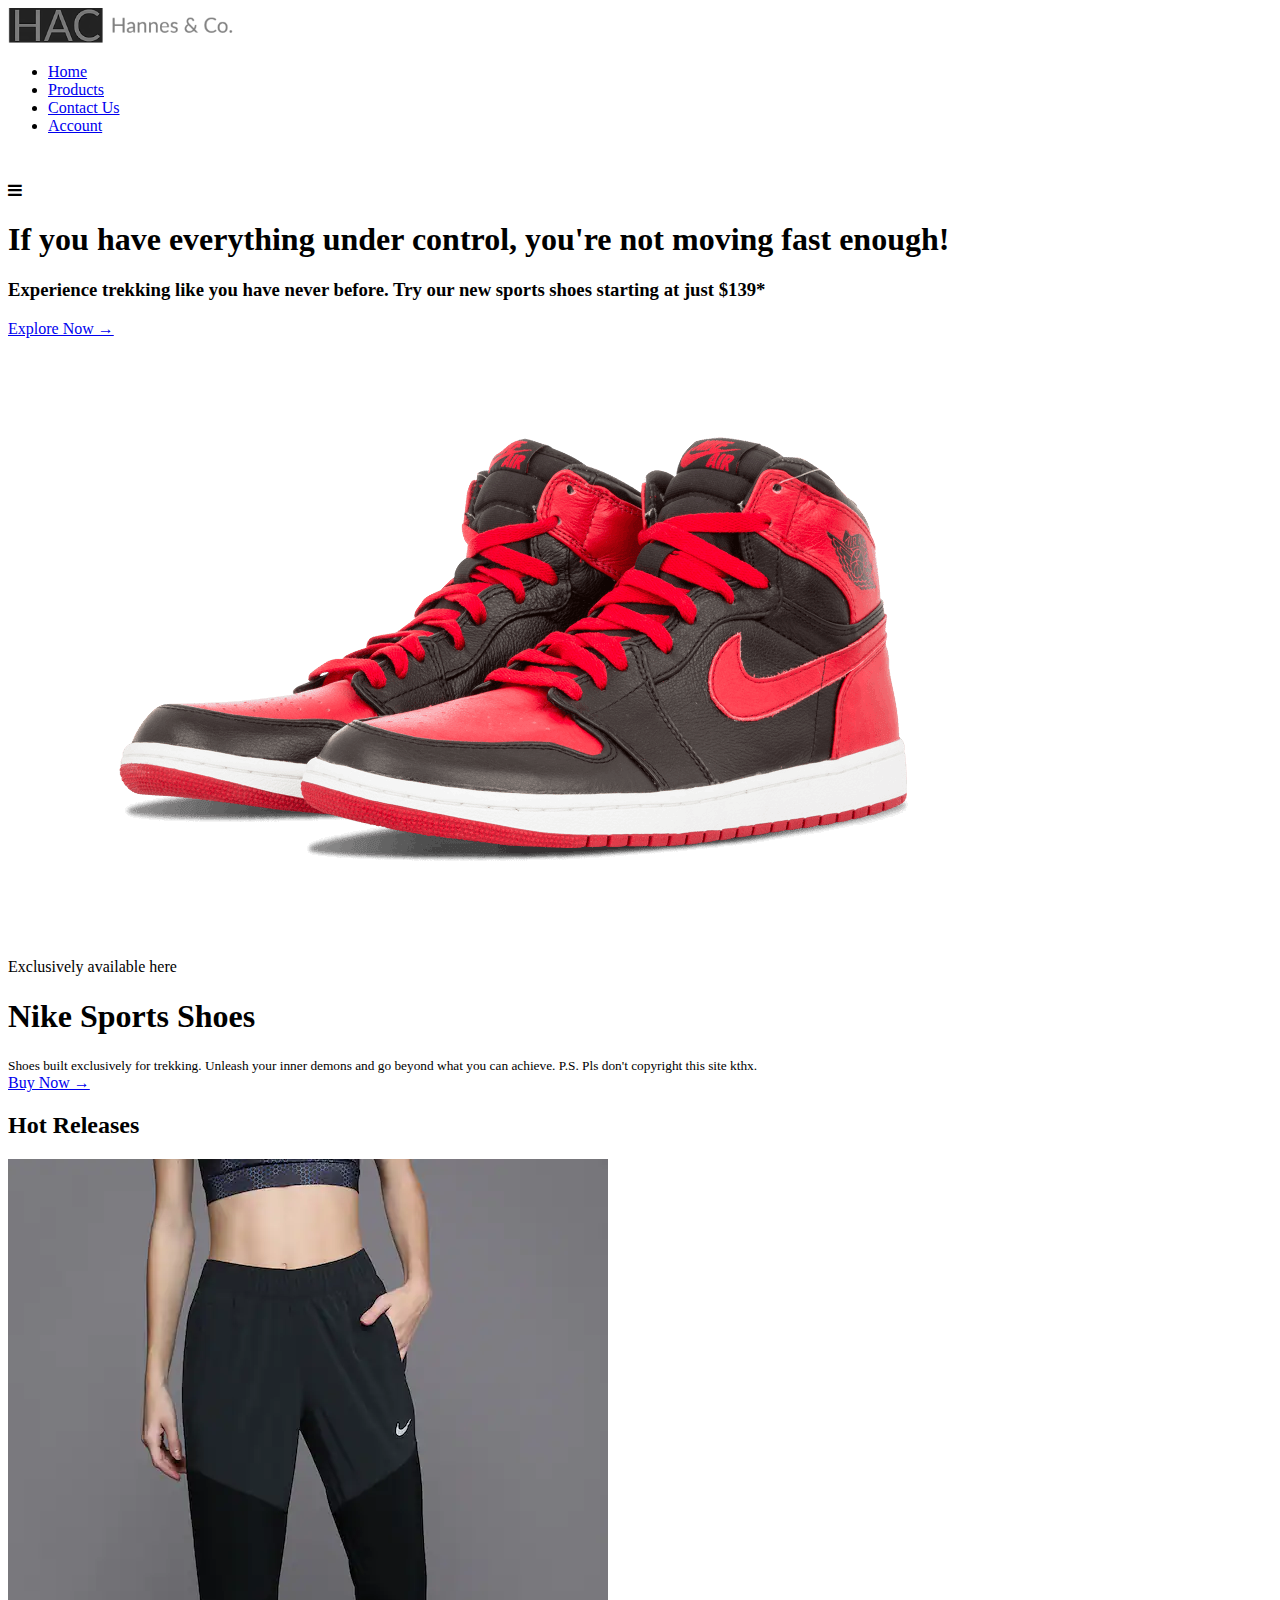
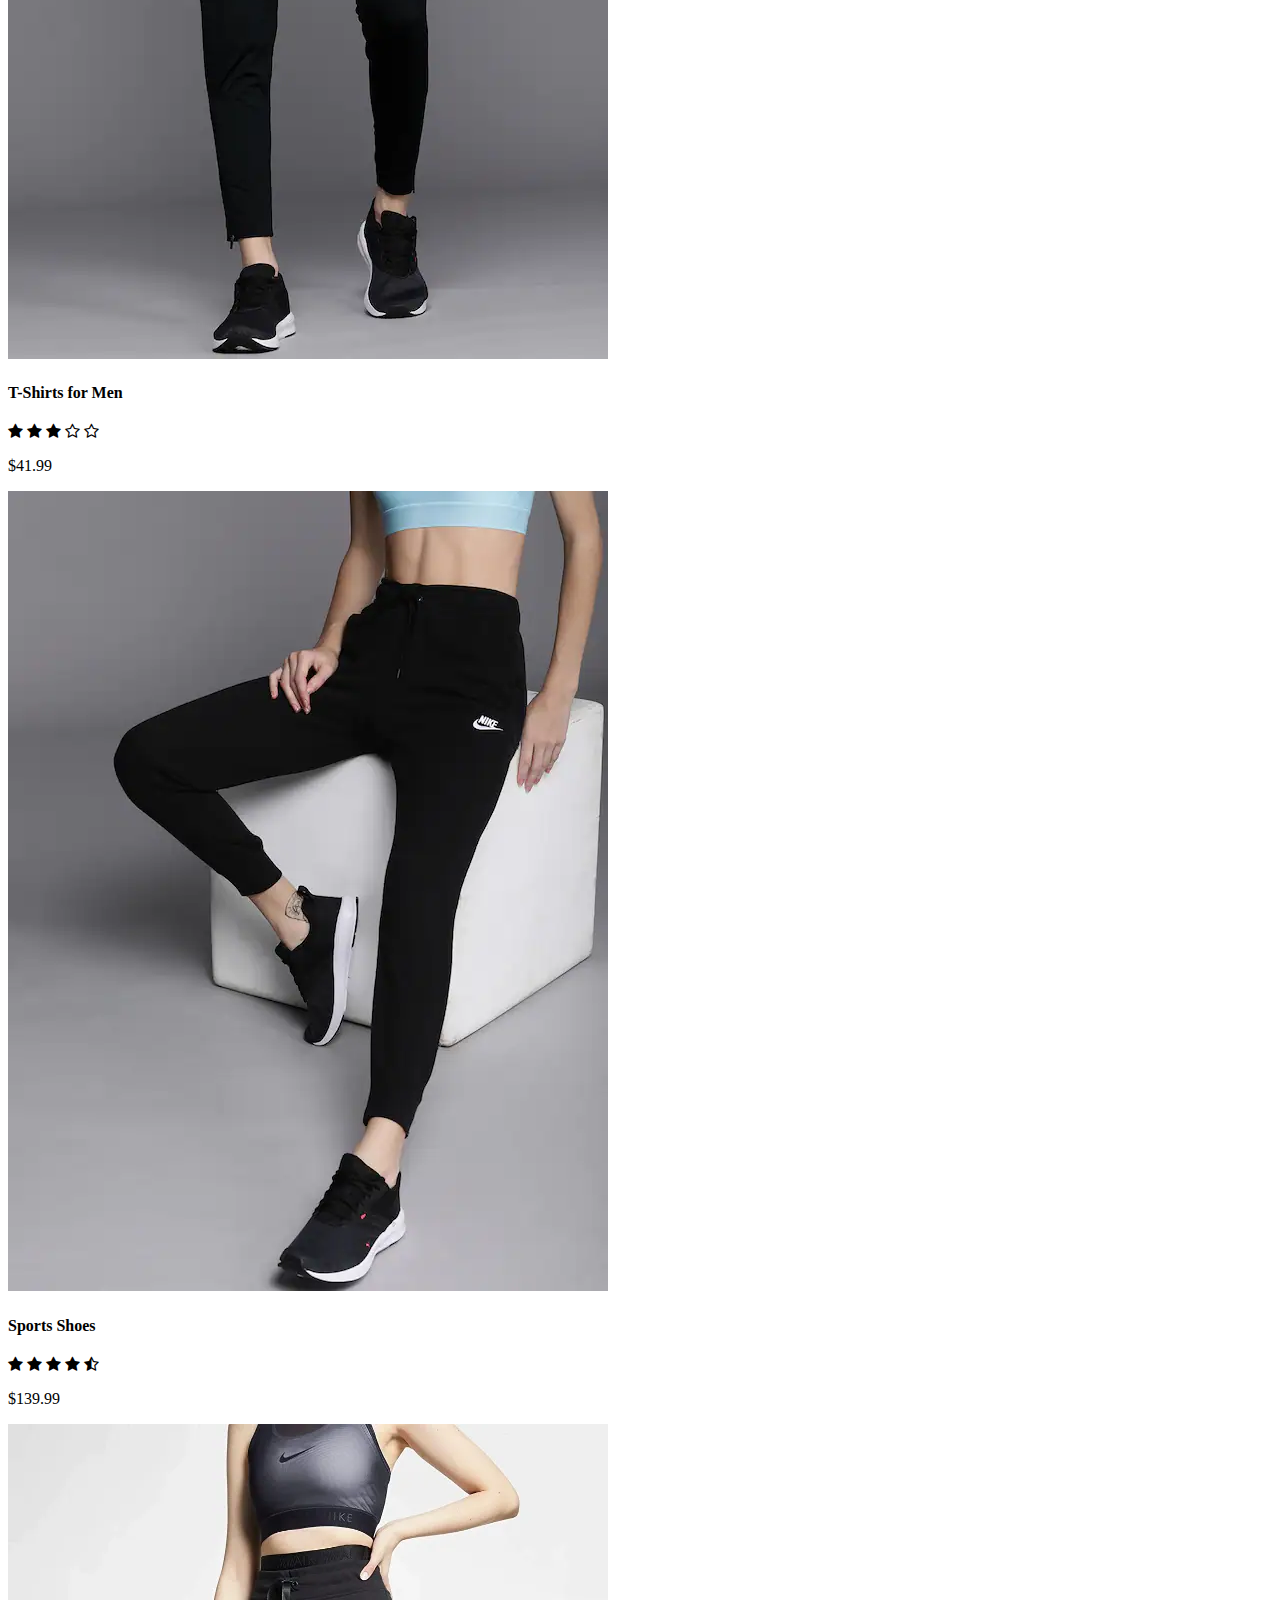
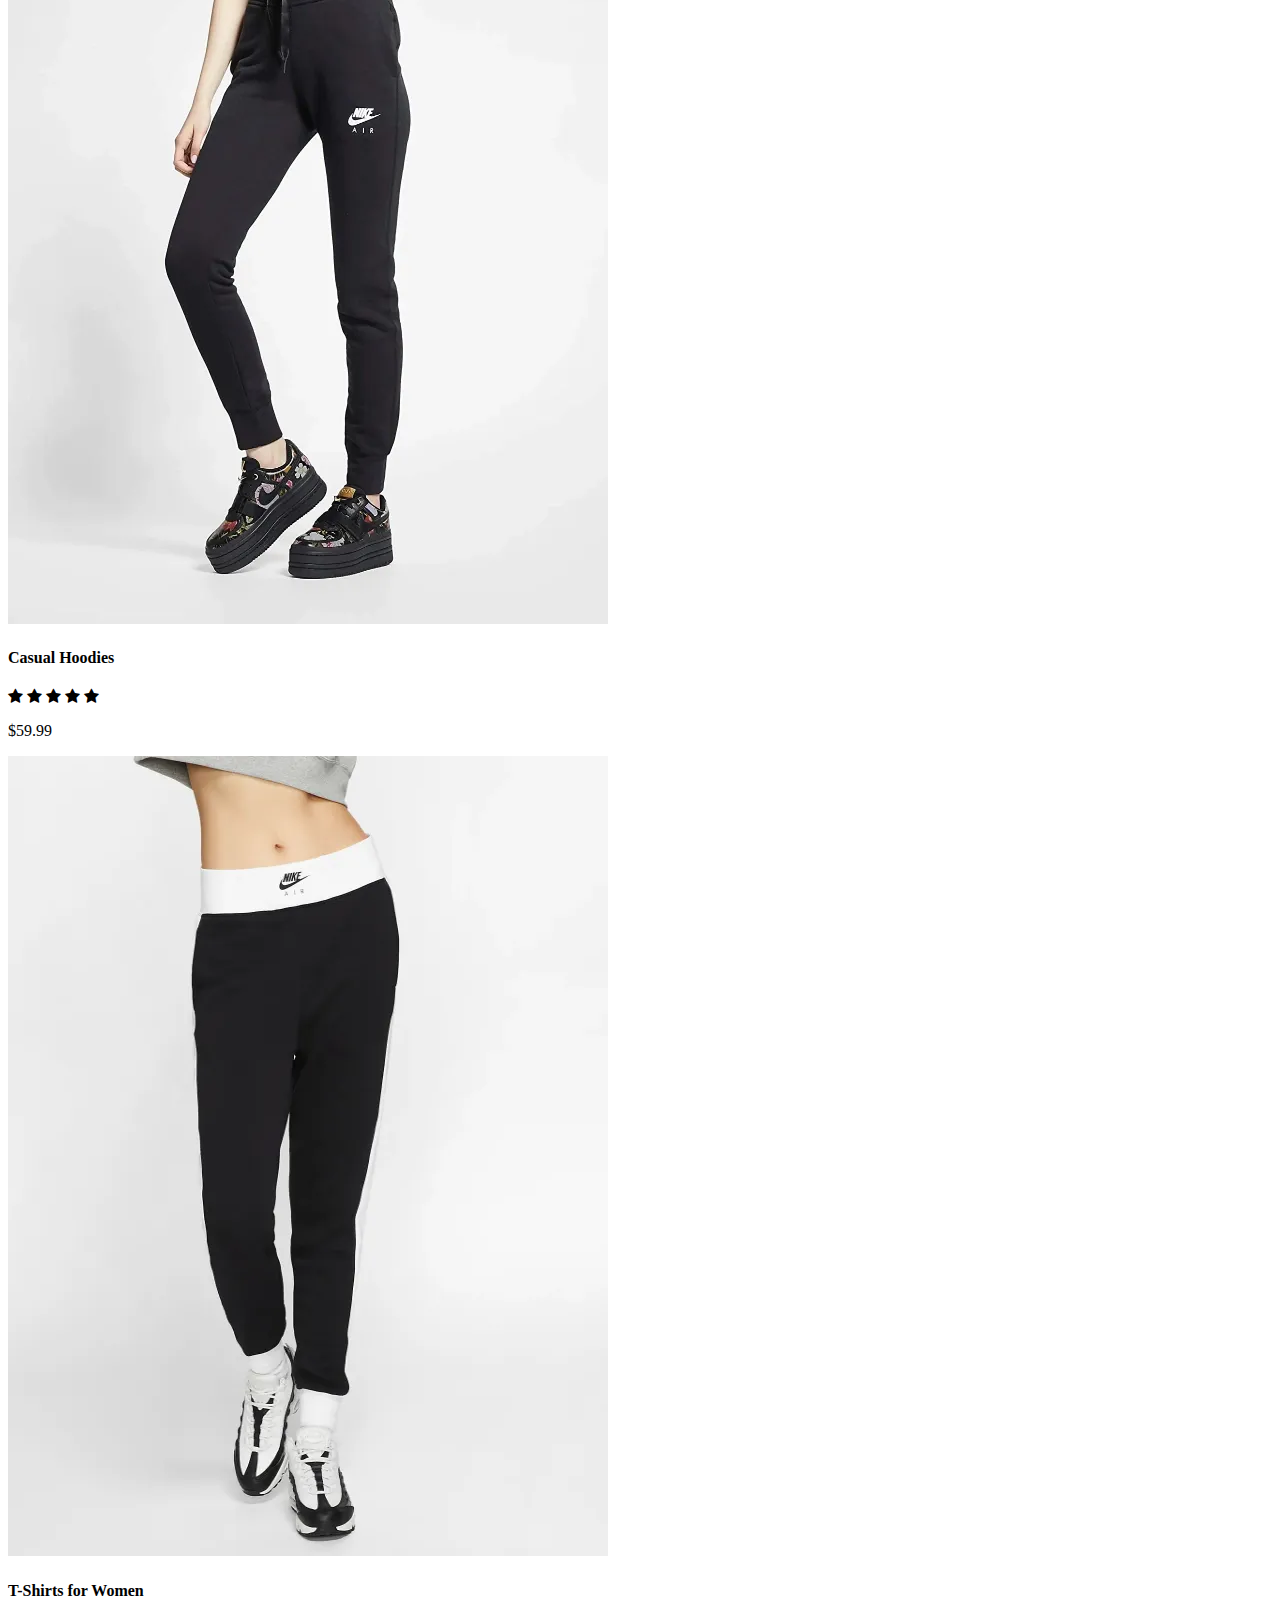
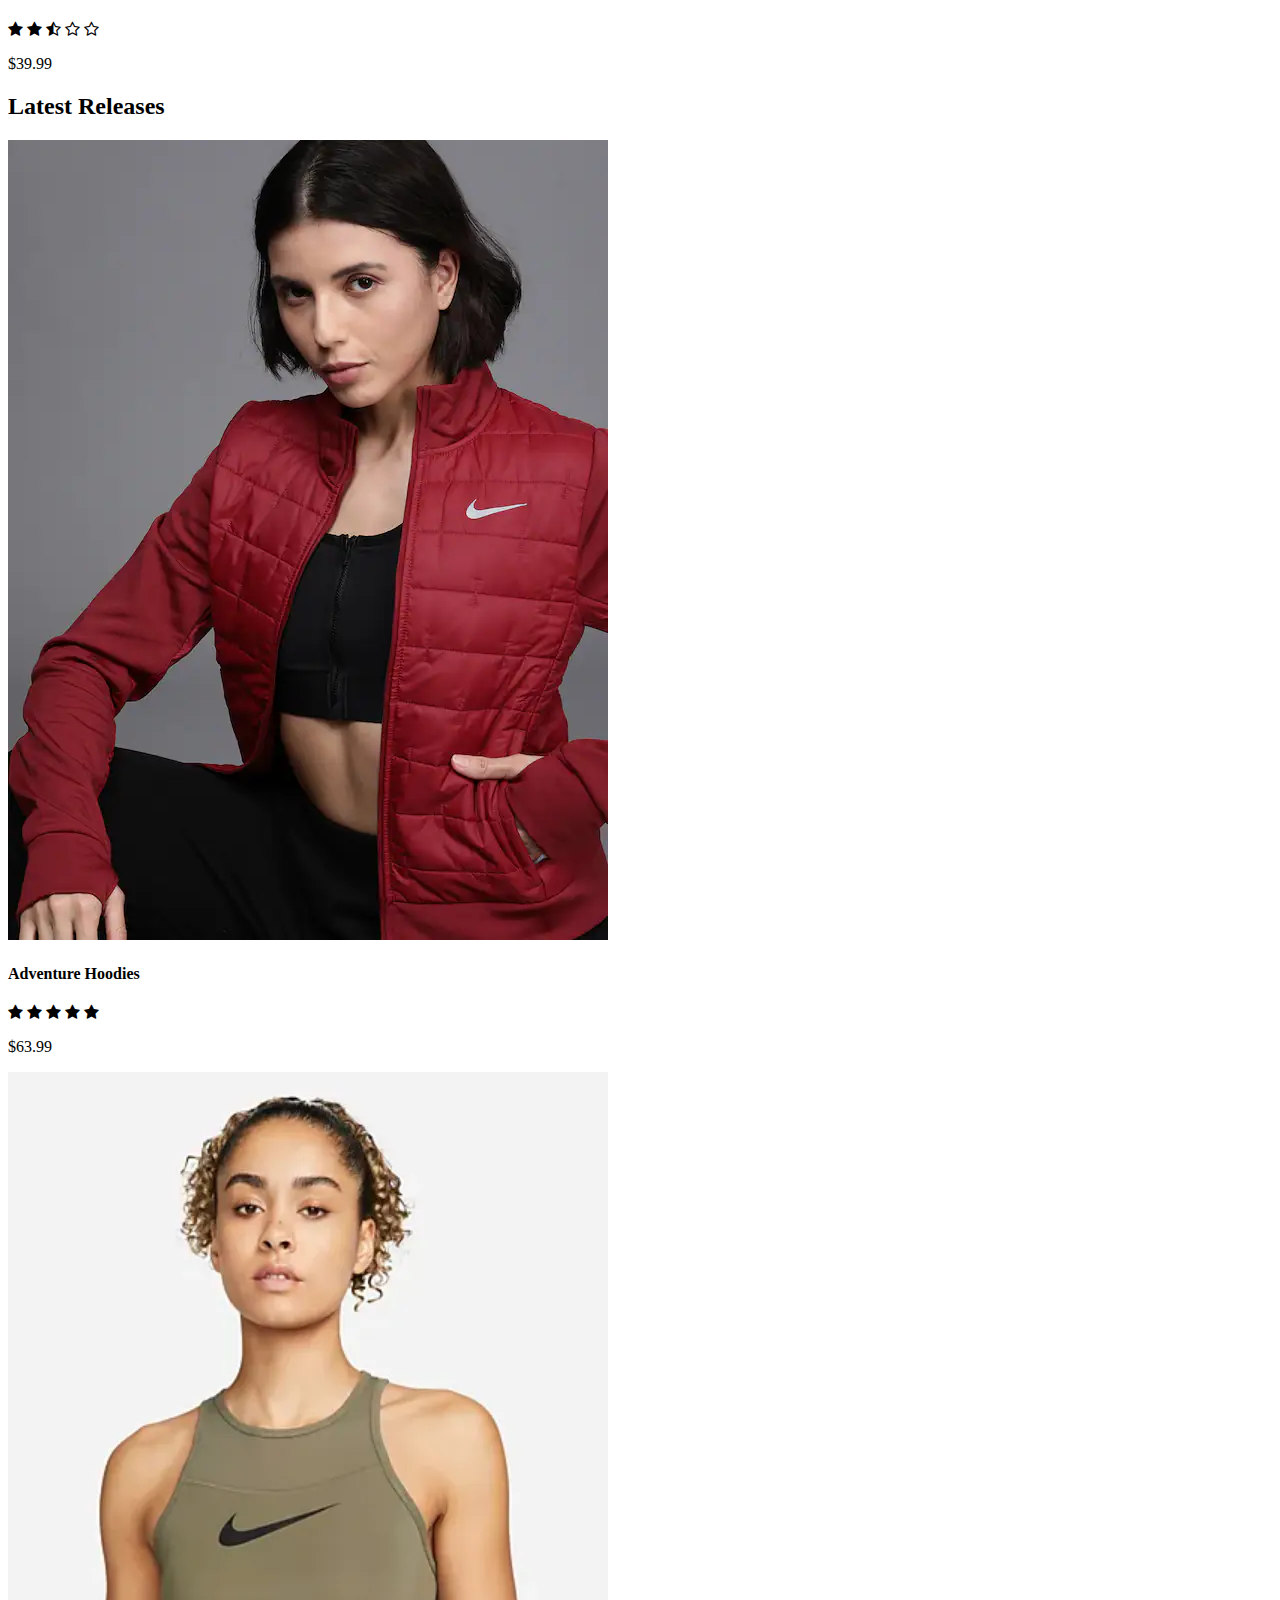
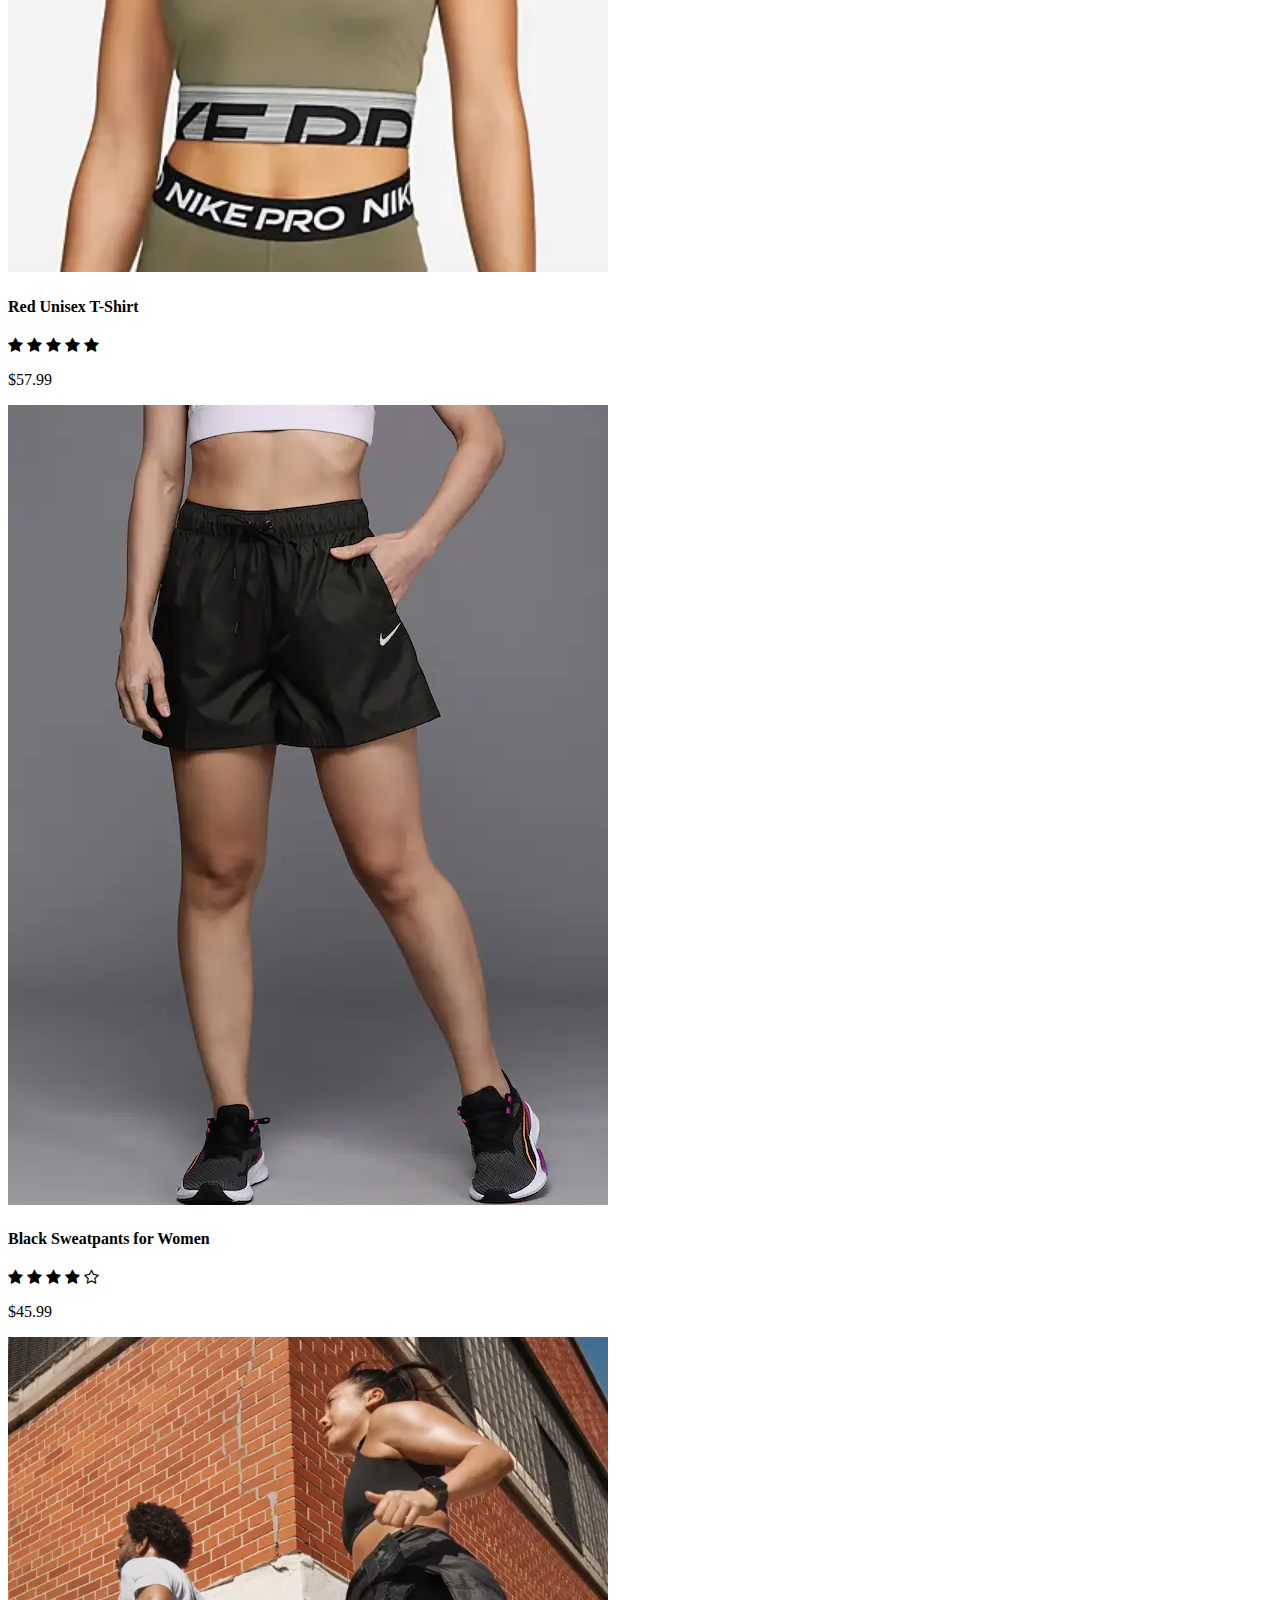
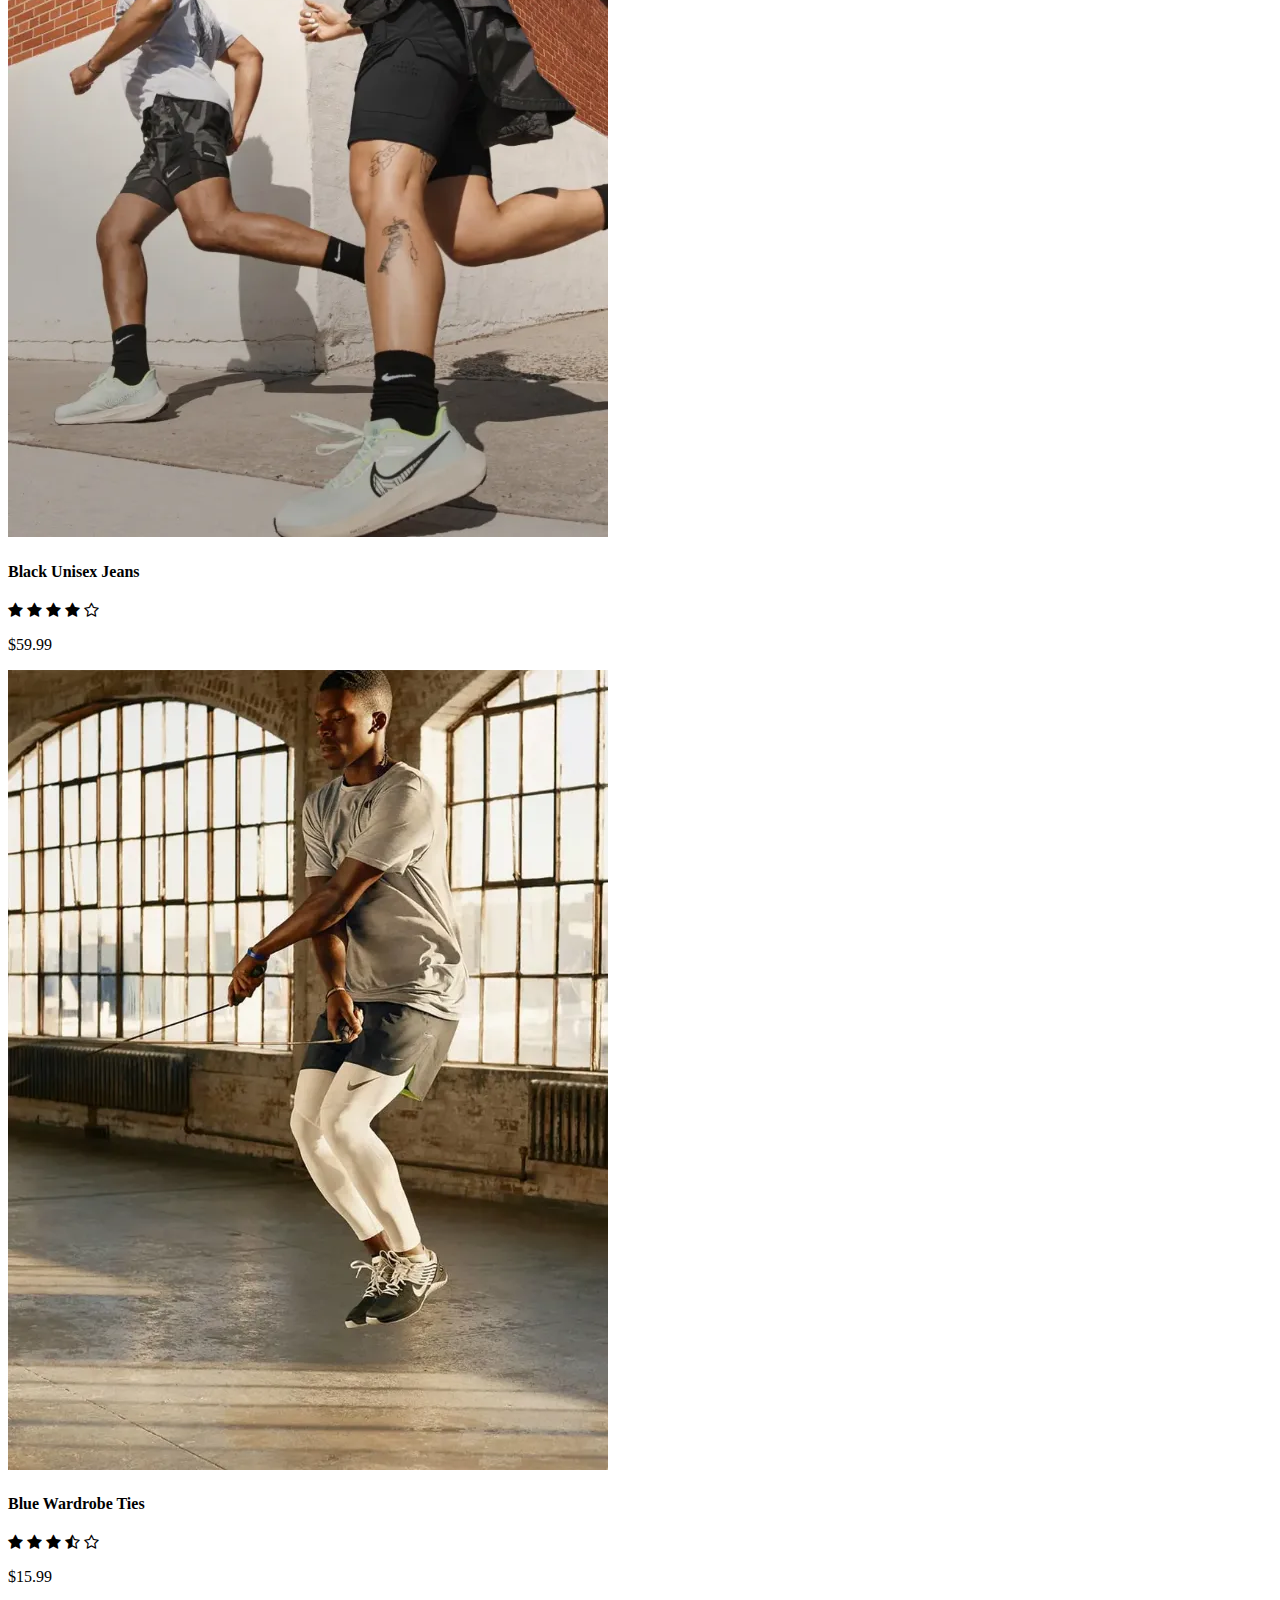
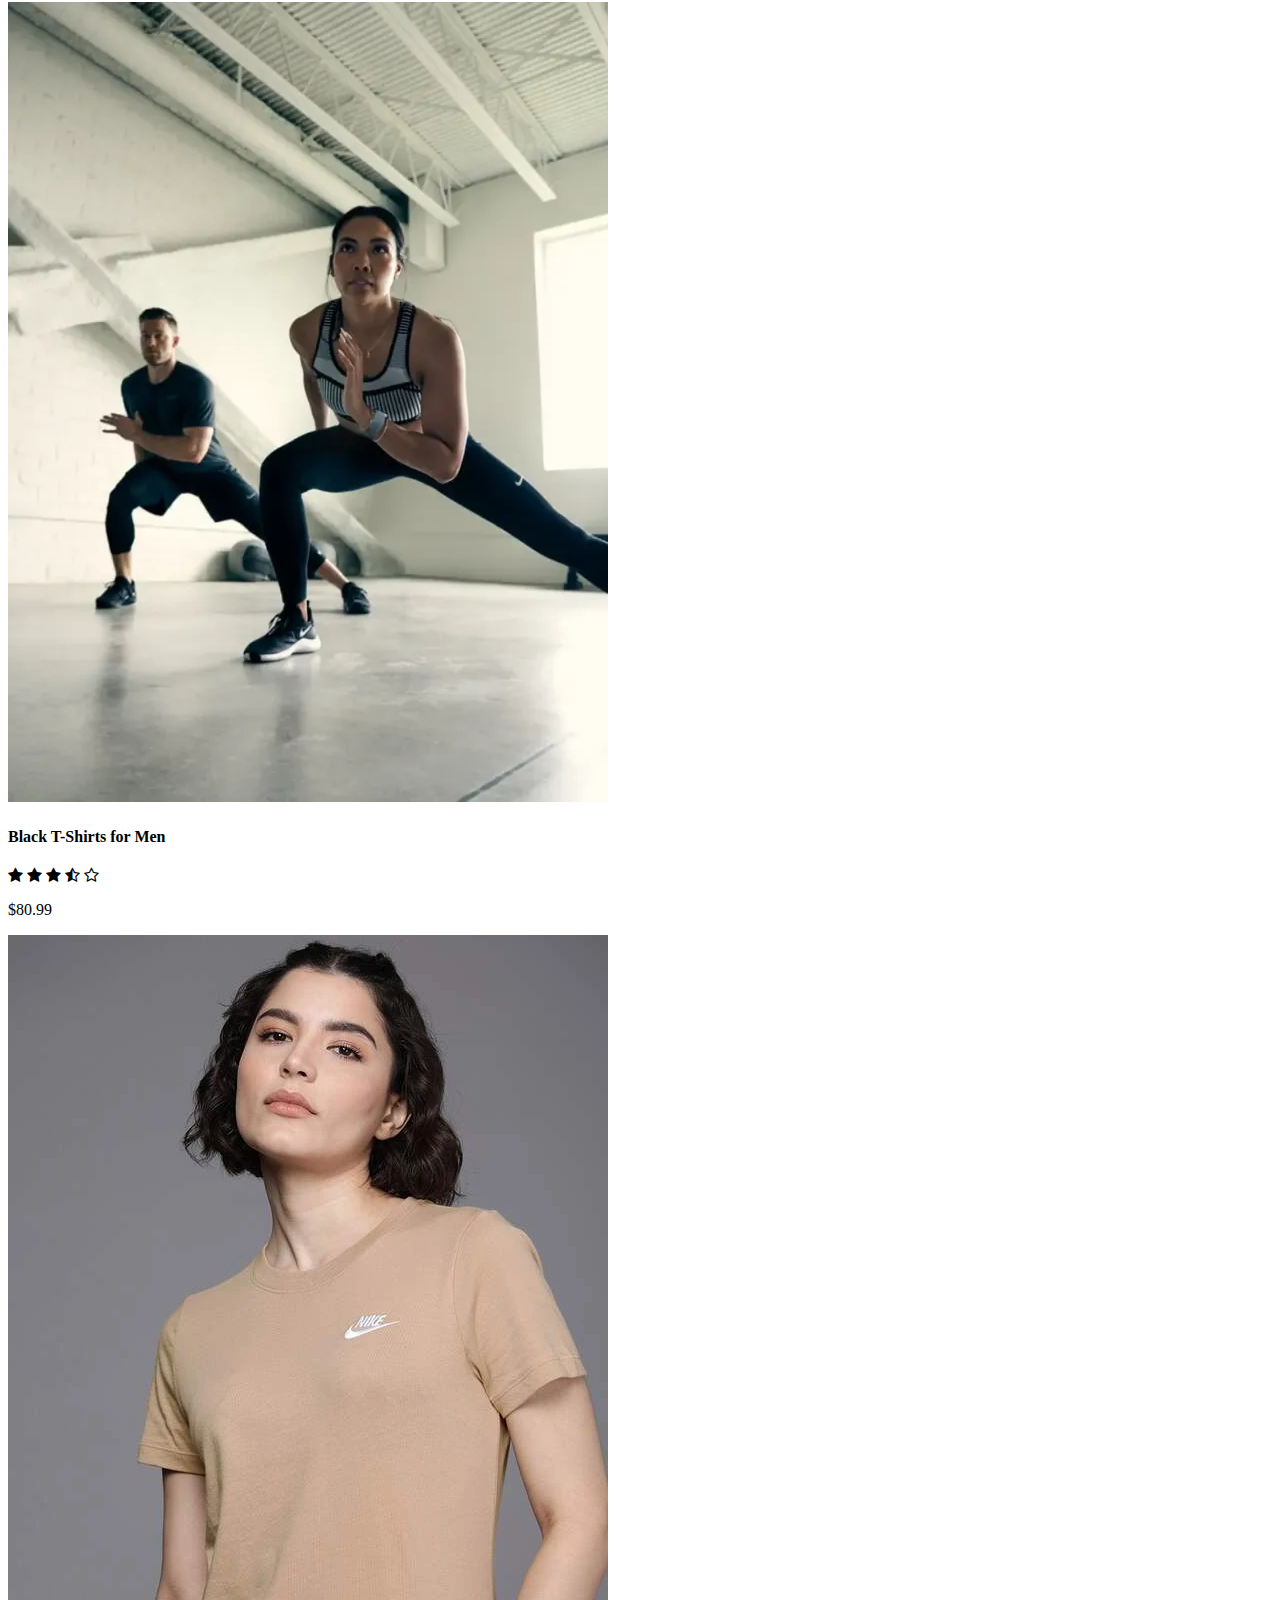
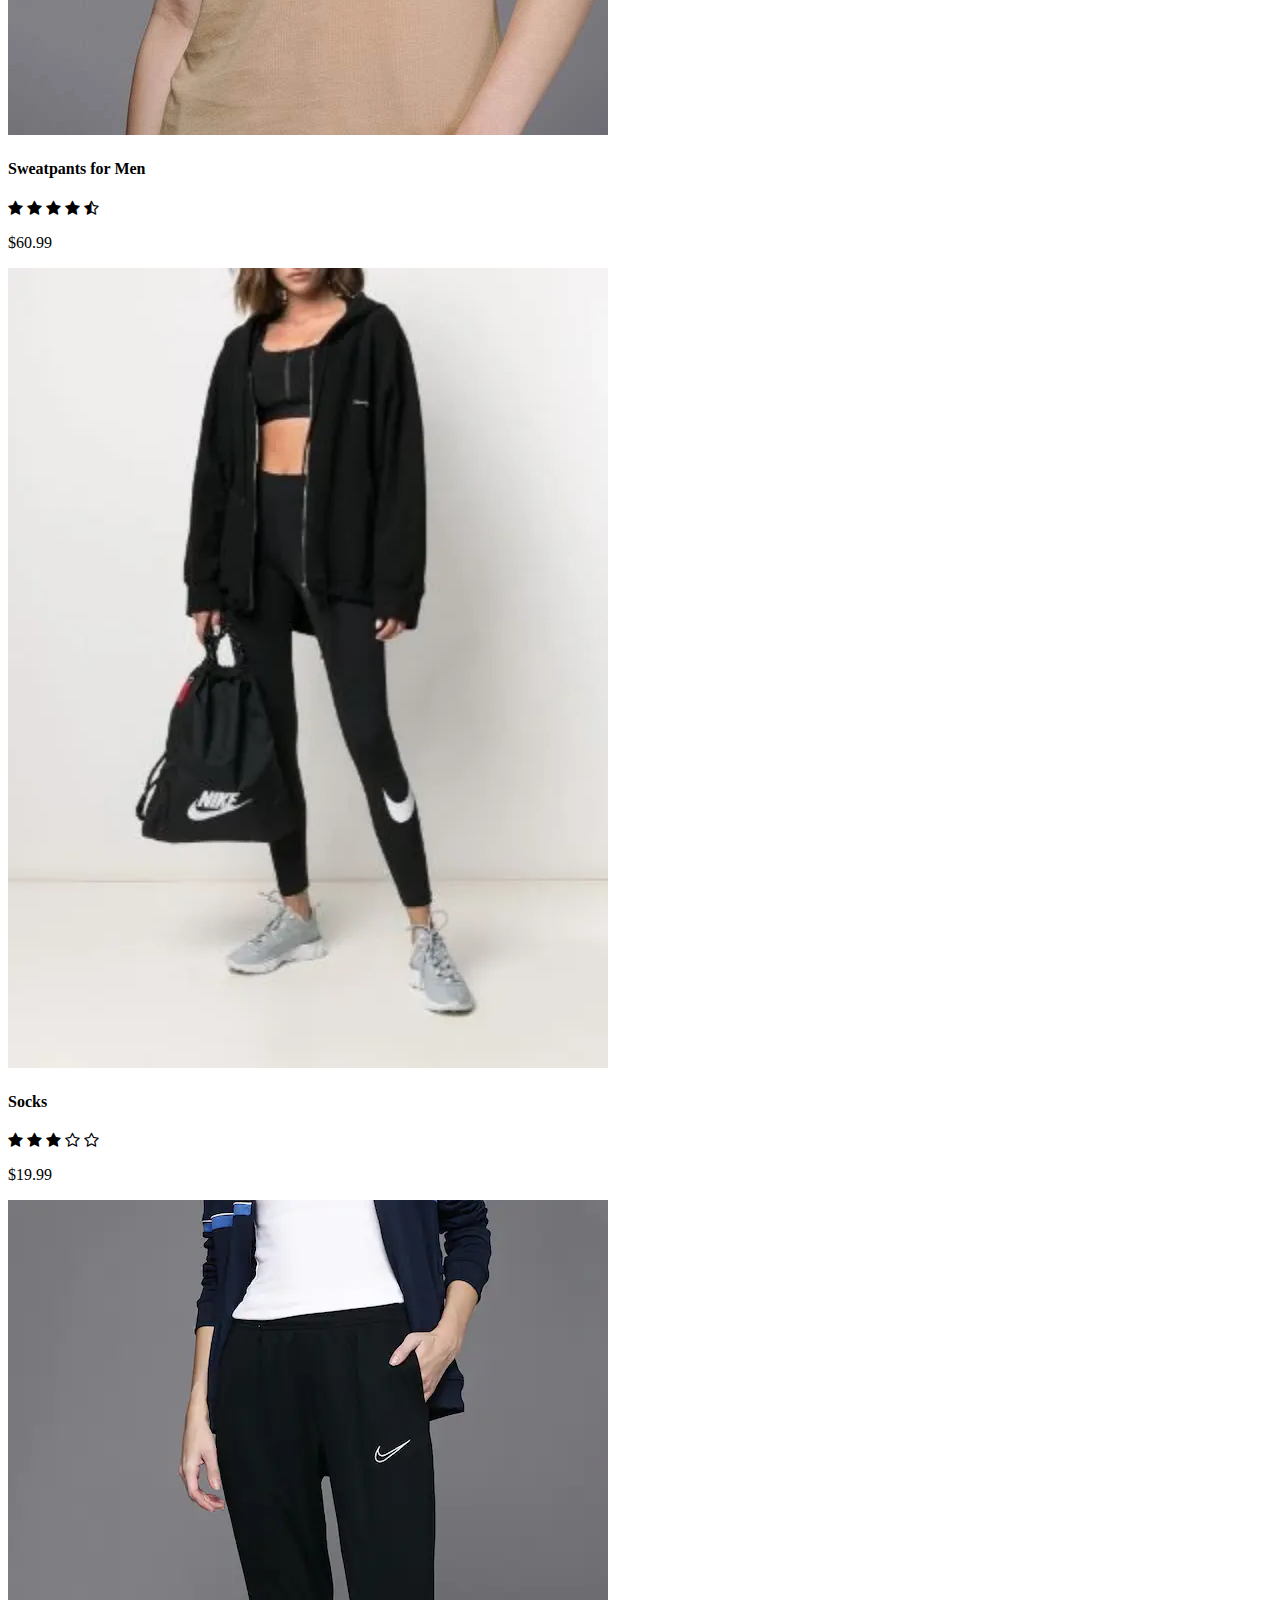
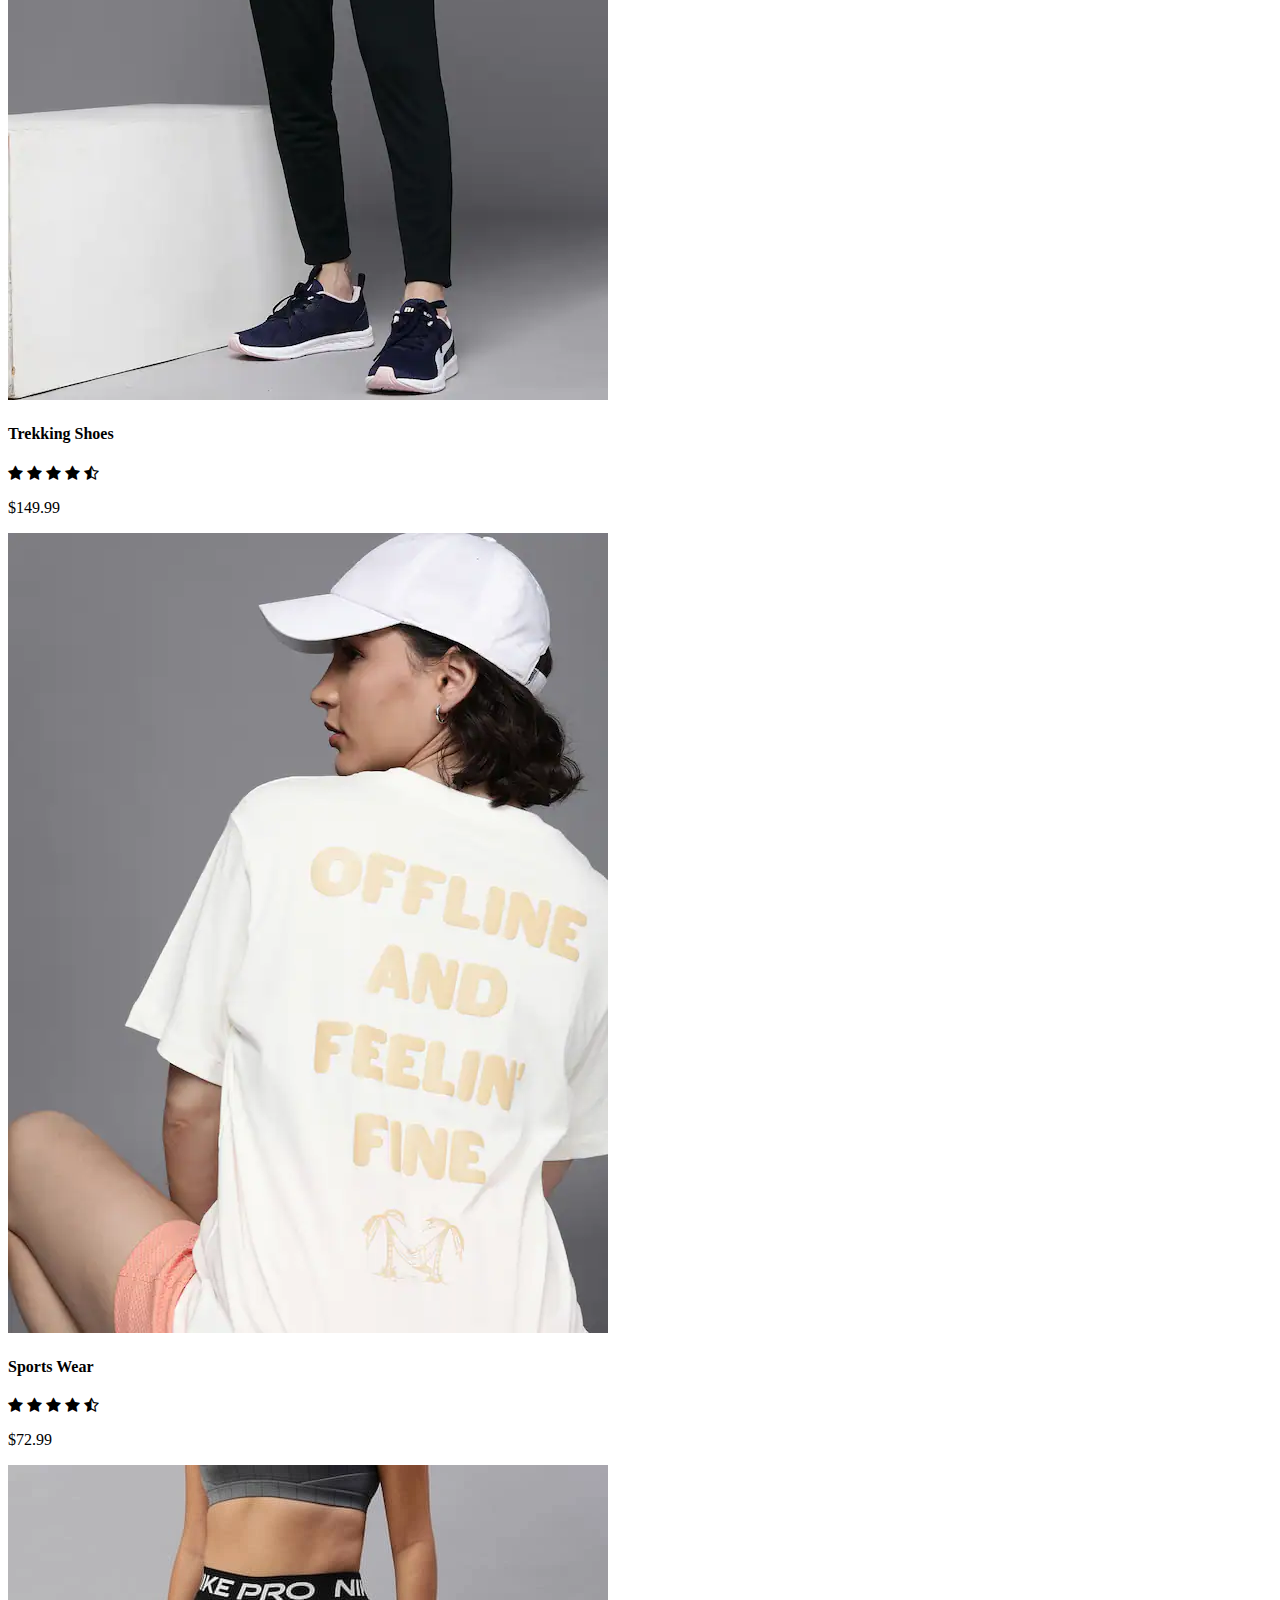
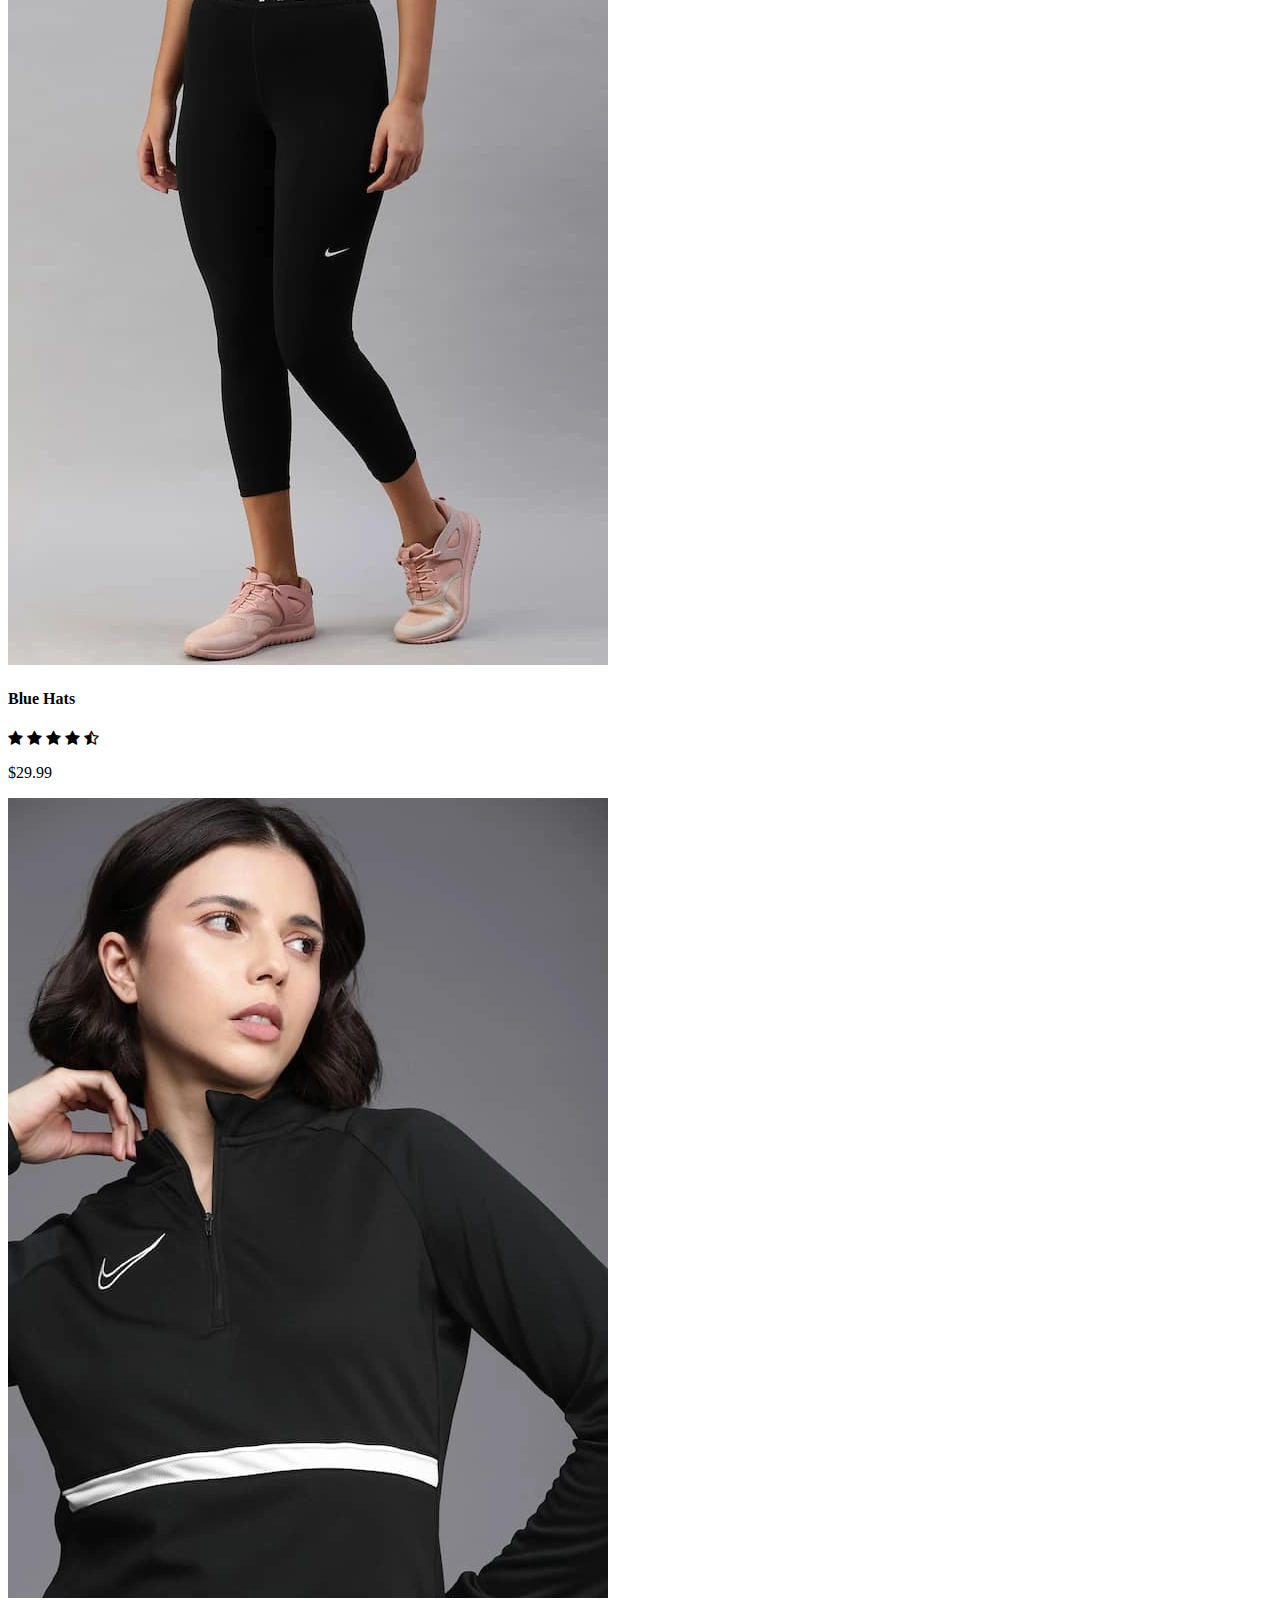
==== index.html @ 2399629f "in progress" ====
<!DOCTYPE html>
<html lang="en">
    <head>
        <meta charset="UTF-8">
        <meta name="viewport" content="width=device-width, initial-scale=1.0">
        <title>Hannes & Co.</title>
        <!-- <link rel="stylesheet" href="./src/css/main.css"> -->
        <link rel="stylesheet" href="https://stackpath.bootstrapcdn.com/font-awesome/4.7.0/css/font-awesome.min.css">
		<link rel="icon" type="image/svg+xml" href="./images/header/favicon.svg">
    </head>
    <body>
        <img src="./images/header/headerprod.jpg" style="display: none;">
        <div class="header">
            <div class="container">
                <div class="navbar">
                    <div class="logo">
                        <a href="./index.html"><img src="./images/header/complogo.png" alt="comp" width="225px"></a>
                    </div>
                    <nav>
                        <ul class="nav-menu">
                            <li class="nav-item"><a href="index.html">Home</a></li>
                            <li class="nav-item"><a href="products.html">Products</a></li>
                            <li class="nav-item"><a href="#footer">Contact Us</a></li>
                            <li class="nav-item"><a href="account.html">Account</a></li>
                        </ul>
                    </nav>
                    <a href="./cart.html"><img class="cart" src="./images/header/cart.svg"></a>
                    <div class="toggle"><i class="fa fa-bars"></i></div>
                </div>
            </div>
        </div>
        <div class="headerimg">
            <h1>If you have everything under control, you're not moving fast enough!</h1>
            <h3>Experience trekking like you have never before. Try our new sports shoes starting at just $139*</h3>
            <a href="./product_details.html" class="btn">Explore Now &#8594;</a>
        </div>
        <div class="offer">
            <div class="small-container">
                <div class="child">
                    <div class="halfchild">
                        <img src="./images/promos/exclusive.png" class="offer-img">
                    </div>
                    <div class="halfchild">
                        <p>Exclusively available here</p>
                        <h1>Nike Sports Shoes</h1>
                        <small>
                            Shoes built exclusively for trekking. Unleash your inner demons and go beyond
                            what you can achieve. P.S. Pls don't copyright this site kthx.<br>
                        </small>
                        <a href="./product_details.html" class="btn">Buy Now &#8594;</a>
                    </div>
                </div>
            </div>
        </div>
        <div class="small-container">
            <h2>Hot Releases</h2>
            <div class="line1"></div>
            <div class="child">
                <div class="childprods">
                    <a href="./product_details.html"><img src="./images/products/product-1.webp"></a>
                    <h4>T-Shirts for Men</h4>
                    <div class="rating">
                        <i class="fa fa-star"></i>
                        <i class="fa fa-star"></i>
                        <i class="fa fa-star"></i>
                        <i class="fa fa-star-o"></i>
                        <i class="fa fa-star-o"></i>
                    </div>
                    <p>$41.99</p>
                </div>
                <div class="childprods">
                    <a href="./product_details.html"><img src="./images/products/product-2.webp"></a>
                    <h4>Sports Shoes </h4>
                    <div class="rating">
                        <i class="fa fa-star"></i>
                        <i class="fa fa-star"></i>
                        <i class="fa fa-star"></i>
                        <i class="fa fa-star"></i>
                        <i class="fa fa-star-half-o"></i>
                    </div>
                    <p>$139.99</p>
                </div>
                <div class="childprods">
                    <a href="./product_details.html"><img src="./images/products/product-3.webp"></a>
                    <h4>Casual Hoodies</h4>
                    <div class="rating">
                        <i class="fa fa-star"></i>
                        <i class="fa fa-star"></i>
                        <i class="fa fa-star"></i>
                        <i class="fa fa-star"></i>
                        <i class="fa fa-star"></i>
                    </div>
                    <p>$59.99</p>
                </div>
                <div class="childprods">
                    <a href="./product_details.html"><img src="./images/products/product-4.webp"></a>
                    <h4>T-Shirts for Women</h4>
                    <div class="rating">
                        <i class="fa fa-star"></i>
                        <i class="fa fa-star"></i>
                        <i class="fa fa-star-half-o"></i>
                        <i class="fa fa-star-o"></i>
                        <i class="fa fa-star-o"></i>
                    </div>
                    <p>$39.99</p>
                </div>
            </div>
            <h2>Latest Releases</h2>
            <div class="line1"></div>
            <div class="child">
                <div class="childprods">
                    <a href="./product_details.html"><img src="./images/products/product-5.webp"></a>
                    <h4>Adventure Hoodies</h4>
                    <div class="rating">
                        <i class="fa fa-star"></i>
                        <i class="fa fa-star"></i>
                        <i class="fa fa-star"></i>
                        <i class="fa fa-star"></i>
                        <i class="fa fa-star"></i>
                    </div>
                    <p>$63.99</p>
                </div>
                <div class="childprods">
                    <a href="./product_details.html"><img src="./images/products/product-6.webp"></a>
                    <h4>Red Unisex T-Shirt</h4>
                    <div class="rating">
                        <i class="fa fa-star"></i>
                        <i class="fa fa-star"></i>
                        <i class="fa fa-star"></i>
                        <i class="fa fa-star"></i>
                        <i class="fa fa-star"></i>
                    </div>
                    <p>$57.99</p>
                </div>
                <div class="childprods">
                    <a href="./product_details.html"><img src="./images/products/product-7.webp"></a>
                    <h4>Black Sweatpants for Women</h4>
                    <div class="rating">
                        <i class="fa fa-star"></i>
                        <i class="fa fa-star"></i>
                        <i class="fa fa-star"></i>
                        <i class="fa fa-star"></i>
                        <i class="fa fa-star-o"></i>
                    </div>
                    <p>$45.99</p>
                </div>
                <div class="childprods">
                    <a href="./product_details.html"><img src="./images/products/product-8.webp"></a>
                    <h4>Black Unisex Jeans</h4>
                    <div class="rating">
                        <i class="fa fa-star"></i>
                        <i class="fa fa-star"></i>
                        <i class="fa fa-star"></i>
                        <i class="fa fa-star"></i>
                        <i class="fa fa-star-o"></i>
                    </div>
                    <p>$59.99</p>
                </div>
                <div class="childprods">
                    <a href="./product_details.html"><img src="./images/products/product-9.webp"></a>
                    <h4>Blue Wardrobe Ties</h4>
                    <div class="rating">
                        <i class="fa fa-star"></i>
                        <i class="fa fa-star"></i>
                        <i class="fa fa-star"></i>
                        <i class="fa fa-star-half-o"></i>
                        <i class="fa fa-star-o"></i>
                    </div>
                    <p>$15.99</p>
                </div>
                <div class="childprods">
                    <a href="./product_details.html"><img src="./images/products/product-10.webp"></a>
                    <h4>Black T-Shirts for Men</h4>
                    <div class="rating">
                        <i class="fa fa-star"></i>
                        <i class="fa fa-star"></i>
                        <i class="fa fa-star"></i>
                        <i class="fa fa-star-half-o"></i>
                        <i class="fa fa-star-o"></i>
                    </div>
                    <p>$80.99</p>
                </div>
                <div class="childprods">
                    <a href="./product_details.html"><img src="./images/products/product-11.webp"></a>
                    <h4>Sweatpants for Men</h4>
                    <div class="rating">
                        <i class="fa fa-star"></i>
                        <i class="fa fa-star"></i>
                        <i class="fa fa-star"></i>
                        <i class="fa fa-star"></i>
                        <i class="fa fa-star-half-o"></i>
                    </div>
                    <p>$60.99</p>
                </div>
                <div class="childprods">
                    <a href="./product_details.html"><img src="./images/products/product-12.webp"></a>
                    <h4>Socks</h4>
                    <div class="rating">
                        <i class="fa fa-star"></i>
                        <i class="fa fa-star"></i>
                        <i class="fa fa-star"></i>
                        <i class="fa fa-star-o"></i>
                        <i class="fa fa-star-o"></i>
                    </div>
                    <p>$19.99</p>
                </div>
                <div class="childprods">
                    <a href="./product_details.html"><img src="./images/products/product-13.webp"></a>
                    <h4>Trekking Shoes</h4>
                    <div class="rating">
                        <i class="fa fa-star"></i>
                        <i class="fa fa-star"></i>
                        <i class="fa fa-star"></i>
                        <i class="fa fa-star"></i>
                        <i class="fa fa-star-half-o"></i>
                    </div>
                    <p>$149.99</p>
                </div>
                <div class="childprods">
                    <a href="./product_details.html"><img src="./images/products/product-14.webp"></a>
                    <h4>Sports Wear</h4>
                    <div class="rating">
                        <i class="fa fa-star"></i>
                        <i class="fa fa-star"></i>
                        <i class="fa fa-star"></i>
                        <i class="fa fa-star"></i>
                        <i class="fa fa-star-half-o"></i>
                    </div>
                    <p>$72.99</p>
                </div>
                <div class="childprods">
                    <a href="./product_details.html"><img src="./images/products/product-15.webp"></a>
                    <h4>Blue Hats</h4>
                    <div class="rating">
                        <i class="fa fa-star"></i>
                        <i class="fa fa-star"></i>
                        <i class="fa fa-star"></i>
                        <i class="fa fa-star"></i>
                        <i class="fa fa-star-half-o"></i>
                    </div>
                    <p>$29.99</p>
                </div>
                <div class="childprods">
                    <a href="./product_details.html"><img src="./images/products/product-16.webp"></a>
                    <h4>Black Ties</h4>
                    <div class="rating">
                        <i class="fa fa-star"></i>
                        <i class="fa fa-star"></i>
                        <i class="fa fa-star"></i>
                        <i class="fa fa-star-o"></i>
                        <i class="fa fa-star-o"></i>
                    </div>
                    <p>$19.99</p>
                </div>
            </div>
        </div>
        <div class="more">
            <a href="./products.html">See More</a>
        </div>
        <div class="offer">
            <div class="small-container">
                <div class="child">
                    <div class="halfchild">
                        <img src="./images/promos/exclusive2.png" class="offer-img">
                    </div>
                    <div class="halfchild">
                        <p>Exclusively avaliable here</p>
                        <h1>Nike Sports Shoes</h1>
                        <small>
                            Shoes built exclusively for trekking. Unleash your inner demons and go beyond
                            what you can achieve. P.S. Pls don't copyright this site kthx.<br>
                        </small>
                        <a href="./product_details.html" class="btn">Buy Now &#8594;</a>
                    </div>
                </div>
            </div>
        </div>
        <div class="testimonial">
            <div class="small-container">
                <h3><i class="fa fa-quote-left"></i> &emsp;See what our clients say about us -</h3>
                <div class="child">
                    <div class="testchild">
                        <p>Absolutely loved the fine hoodies I brought from this place. 11/10 would buy from here again.</p>
                        <div class="rating">
                            <i class="fa fa-star"></i>
                            <i class="fa fa-star"></i>
                            <i class="fa fa-star"></i>
                            <i class="fa fa-star"></i>
                            <i class="fa fa-star"></i>
                        </div>
                        <img src="./images/testimonials/jemma.jpg">
                        <h3>Jemma Stone</h3>
                    </div>
                    <div class="testchild">
                        <p>Jesus Christ who put up this ugly website. Recommend firing that guy. Jk good site pls no remove comment.</p>
                        <div class="rating">
                            <i class="fa fa-star"></i>
                            <i class="fa fa-star"></i>
                            <i class="fa fa-star"></i>
                            <i class="fa fa-star"></i>
                            <i class="fa fa-star-o"></i>
                        </div>
                        <img src="./images/testimonials/rachel.jpg">
                        <h3>Rachel Myers</h3>
                    </div>
                    <div class="testchild">
                        <p>No wonder this site is so popular! It has the best prices in the city and really like the styles.</p>
                        <div class="rating">
                            <i class="fa fa-star"></i>
                            <i class="fa fa-star"></i>
                            <i class="fa fa-star"></i>
                            <i class="fa fa-star"></i>
                            <i class="fa fa-star-half-o"></i>
                        </div>
                        <img src="./images/testimonials/anne.jpg">
                        <h3>Anne Jordan</h3>
                    </div>
                </div>
            </div>
        </div>
        <div class="footer" id="footer">
            <div class="container">
                <div class="child">
                    <div class="footerChild1">
                        <img src="images/header/complogo.png">
                        <h4>Mail us at: <a href="mailto:hannes@hannesdev.xyz">hannesc@hannesdev.xyz</a></h4>
                    </div>
                    <div class="footerChild2">
                        <h3>Help</h3>
                        <ul>
                            <li><a href="linkgoeshere">Payments</a></li>
                            <li><a href="linkgoeshere">Shipping</a></li>
                            <li><a href="linkgoeshere">Return Policy</a></li>
                            <li><a href="linkgoeshere">FAQ Topics</a></li>
                        </ul>
                    </div>
                    <div class="footerChild2">
                        <h3>Our Socials</h3>
                        <ul>
                            <li><a href="linkgoeshere">Instagram</a></li>
                            <li><a href="linkgoeshere">Facebook</a></li>
                            <li><a href="linkgoeshere">Twitter</a></li>
                            <li><a href="linkgoeshere">Linkedin</a></li>
                        </ul>
                    </div>
                    <div class="footerChild2">
                        <h3>Registered Office</h3>
                        <ul>
                            <li>Apartment A13, Floor 15,</li>
                            <li>Sunnyvale Park,</li>
                            <li>Ilinois, CA.</li>
                            <li>-</li>
                        </ul>
                    </div>
                </div>
                <div class="belowfooter">
                    &copy; Hannes & Co. Associates, 2023 <br>
                    Aditya Chakravorty, All rights reserved.
                </div>
            </div>
        </div>
        <script src="./src/js/script.js"></script>
    </body>
</html>
---- src/css/main.css ----
* {
    margin: 0;
    padding: 0;
    box-sizing: border-box;
    list-style-type: none;
    color: antiquewhite;
}

body {
    font-family:'Lucida Sans', 'Lucida Sans Regular', sans-serif;
    background: black url("/ecommerce-store/images/header/headerprod.jpg") no-repeat center fixed;
}

a {
    text-decoration: none;
    color: inherit;
}

a:hover {
    text-decoration: underline;
}

h1 {
    font-size: 35px;
    line-height: 50px;
    margin-bottom: 25px;
}

h2 {
    text-align: center;
    margin-top: 25px;
}

h4 {
    font-weight: normal;
}

.navbar {
    display: flex;
    align-items: center;
    padding: 20px;
}

.headerimg {
    max-width: 1300px;
    padding: 250px 100px;
}

nav {
    flex: 1;
    text-align: right;
}

nav ul {
    display: inline-block;
}

nav ul li {
    display: inline-block;
    margin-right: 20px;
}

.toggle {
    display: none;
}

.toggle i {
    font-size: 32px;
}

.container {
    max-width: 1300px;
    margin: auto;
    padding-left: 25px;
    padding-right: 25px;
}

.child {
    margin: 30px auto;
    display: flex;
    align-items: center;
    flex-wrap: wrap;
    justify-content: space-around;
}

.halfchild {
    flex-basis: 50%;
    min-width: 300px;
    margin-top: 20px;
}

.halfchild img {
    max-width: 100%;
    padding: 50px 0;
}

.btn {
    display: inline-block;
    background: #949393;
    padding: 8px 30px;
    margin: 30px 0;
    border-radius: 30px;
    transition: background 0.5s;
}

.btn:hover {
    background: #563434;
    text-decoration: none;
}

.header {
    background-color: #333;
}

.line1 {
    margin: 15px auto;
    border-radius: 10px;
    width: 90px;
    height: 5px;
    background-color: antiquewhite;
}

.small-container {
    max-width: 1380px;
    margin: auto;
    padding-left: 25px;
    padding-right: 25px;
}

.childprods {
    flex-basis: 25%;
    padding: 10px;
    min-width: 200px;
    margin-bottom: 50px;
    transition: transform 0.5s;
}

.childprods img {
    width: 100%;
}

.childprods p {
    font-size: 15px;
    text-align: right;
}

.rating .fa {
    color: #5fa387;
}

.childprods:hover {
    cursor: pointer;
    transform: translateY(-5px);
}

.ohhh {
    background: linear-gradient(rgb(67, 68, 66),rgb(82, 81, 81));
}

.more {
    background-color: rgb(53, 53, 53);
    margin: 0 auto;
    display: flex;
    border-radius: 20px;
    justify-content: center;
    align-items: center;
    border: 1px solid black;
    margin-bottom: 40px;
    width: 9em;
    height: 2em;
}

.offer {
    background-color: #555;
    border-radius: 200px;
}

.halfchild .offer-img {
    padding: 50px;
}

.halfchild select, .halfchild option, .halfchild input {
    color: #333;
}

.testimonial {
    margin-top: 100px;
}

.testimonial .testchild {
    text-align: center;
    padding: 40px 20px;
    box-shadow: 0 0 20px 0px rgba(0, 0, 0, 0.3);
    cursor: pointer;
    transition: transform 0.5s;
}

.testchild {
    flex-basis: 30%;
    min-width: 250px;
    margin-bottom: 30px;
}

.testimonial .testchild img {
    width: 50px;
    margin-top: 20px;
    border-radius: 50%;
}

.testimonial .testchild:hover {
    transform: translateY(-10px);
}

.fa.fa-quote-left {
    font-size: 40px;    
}

.testchild p {
    font-size: 14px;
    margin: 12px 0;
}

.testimonial .testchild h3 {
    font-weight: 600;
    font-size: 16px;
}

.brands {
    margin: 100px auto;
}

.logo {
    width: 160px;
}

.logo img {
    width: 100%;
}

.footer {
    background-color: #333;
    font-size: 14px;
    padding: 60px 0 20px;
}

.footer h3 {
    margin-bottom: 1em;
}

.belowfooter {
    text-align: center;
    border-top: 3px solid rgb(66, 66, 66);
    padding-top: 2em;
}

.footerChild1, .footerChild2 {
    min-width: 250px;
    margin-bottom: 20px;
}

.footerChild1 {
    flex: 1;
    text-align: center;
}

.footerChild1 img {
    width: 180px;
    margin-bottom: 20px;
}

.footerChild2 {
    flex-basis: 12%;
}

.footerChild2 img {
    width: 250px;
}

.footerChild2 p {
    text-align: right;
    font-size: 14px;
}

.child-2 {
    justify-content: space-between;
    margin: 100px auto 50px;
}

select, select option  {
    border: 1px solid black;
    color: #333;
    padding: 5px;
}

.page-btn {
    margin-bottom: 35px;
    text-align: center;
}

.page-btn span {
    display: inline-block;
    background-color: black;
    margin-left: 10px;
    width: 40px;
    height: 40px;
    text-align: center;
    line-height: 40px;
    cursor: pointer;
}

.page-btn span:hover {
    background-color: #333;
    border: 1px solid grey;
}

.single-product {
    margin-top: 80px;
}

.single-product .halfchild img {
    padding: 0;
}

.single-product .halfchild {
    padding: 20px;
}

.single-product h4 {
    margin: 20px 0;
    font-size: 22px;
    font-weight: bold;
}

.single-product select {
    display: inline-block;
    padding: 10px;
    margin-top: 20px;
}

.single-product input {
    width: 50px;
    height: 38px;
    margin: 10px 35px 10px 10px;
    text-align: center;
    font-size: 16px;
    border: 1px solid black;
}

select, input {
    outline: none;
}

.single-product .fa {
    color: black;
    margin-left: 10px;
}

.small-img-child {
    display: flex;
    justify-content: space-between;
}

.small-img-col {
    flex-basis: 24%;
    cursor: pointer;
}

.formPage {
    display: flex;
    flex-direction: column;
    align-items: center;
    justify-content: center;
    min-height: calc(100vh - 120px);
}

.formPage .btn{
    display: block;
    margin: 20px 0;
    text-align: center;
    width: 250px;
    height: 35px;
    cursor: pointer;
}

.showForm {
    display: none;
    flex-direction: column;
    justify-content: space-evenly;
    align-items: center;
    width: 350px;
    height: 500px;
    background-color: #333;
    border-radius: 5px;
}

.showForm input {
    color: #333;
    border-radius: 15px;
    text-align: center;
    height: 35px;
    width: 280px;
}

@media only screen and (max-width: 768px) {
    .toggle {
        display: block;
        cursor: pointer;
    }    
    .active {
        background-color:grey;
    }
    .active .nav-item {
        display: block;
    }
    .active .nav-item:hover {
        background-color: #0d0e0d;
    }
    .active .nav-item a:hover {
        color: #7a7a7a;
        text-decoration: none;
    }
    .navbar .cart {
        position: relative;
        right: 50px;
    }
    .nav-menu {
        position: absolute;
        left: 0;
        top: 70px;
        right: 0;
    }
    nav ul li {
        margin: 0 auto;
    }
    .nav-item {
        text-align: center;
        display: none;
    }
    .nav-item a {
        display: block;
        padding: 15px;
        font-weight: 700;
        color: #1D263B;
    }
    .headerimg h1 {
        font-size: 32px;
    }
    .child .logo img {
        margin: 20px 20px;
    }
}

@media only screen and (max-width: 670px) {
    .child {
        text-align: center;
    }
    .halfchild, .testchild, .childprods {
        flex-basis: 100%;
    }
    .single-product .child {
        text-align: left;
    }
}
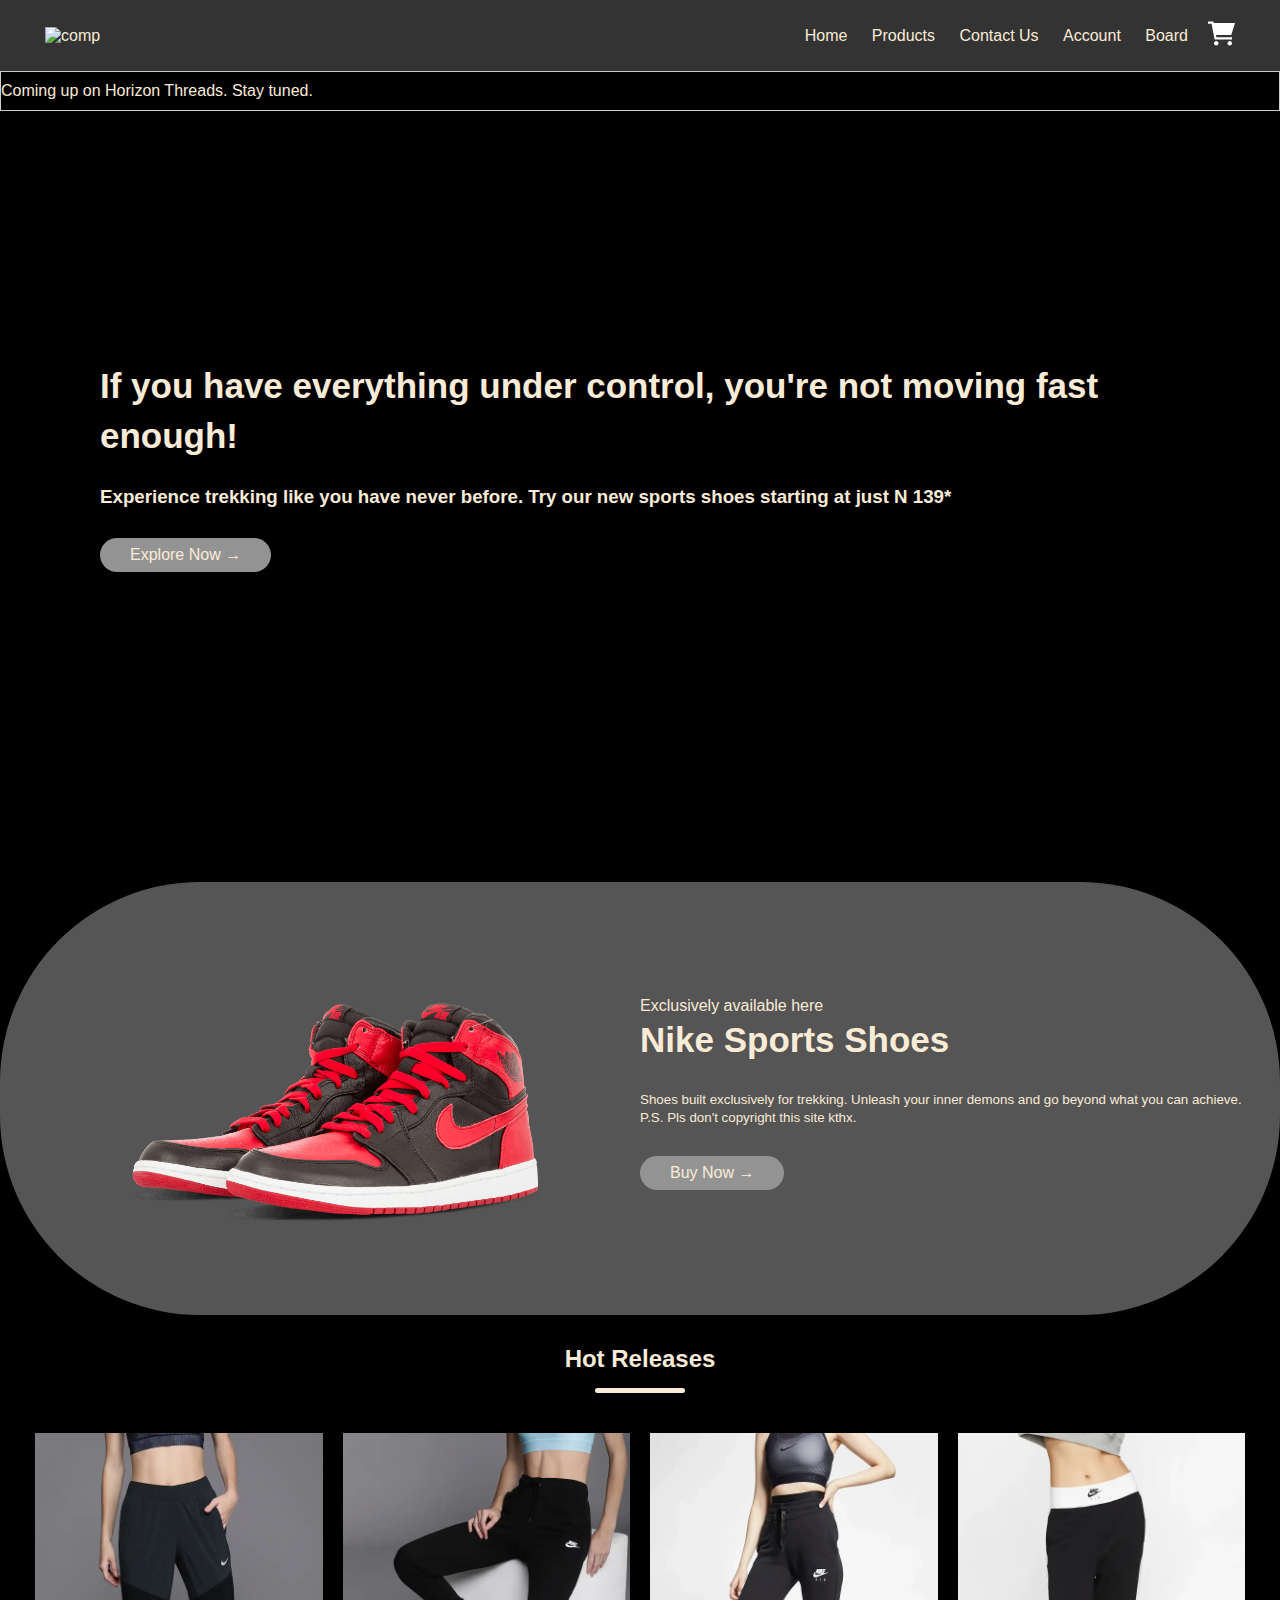
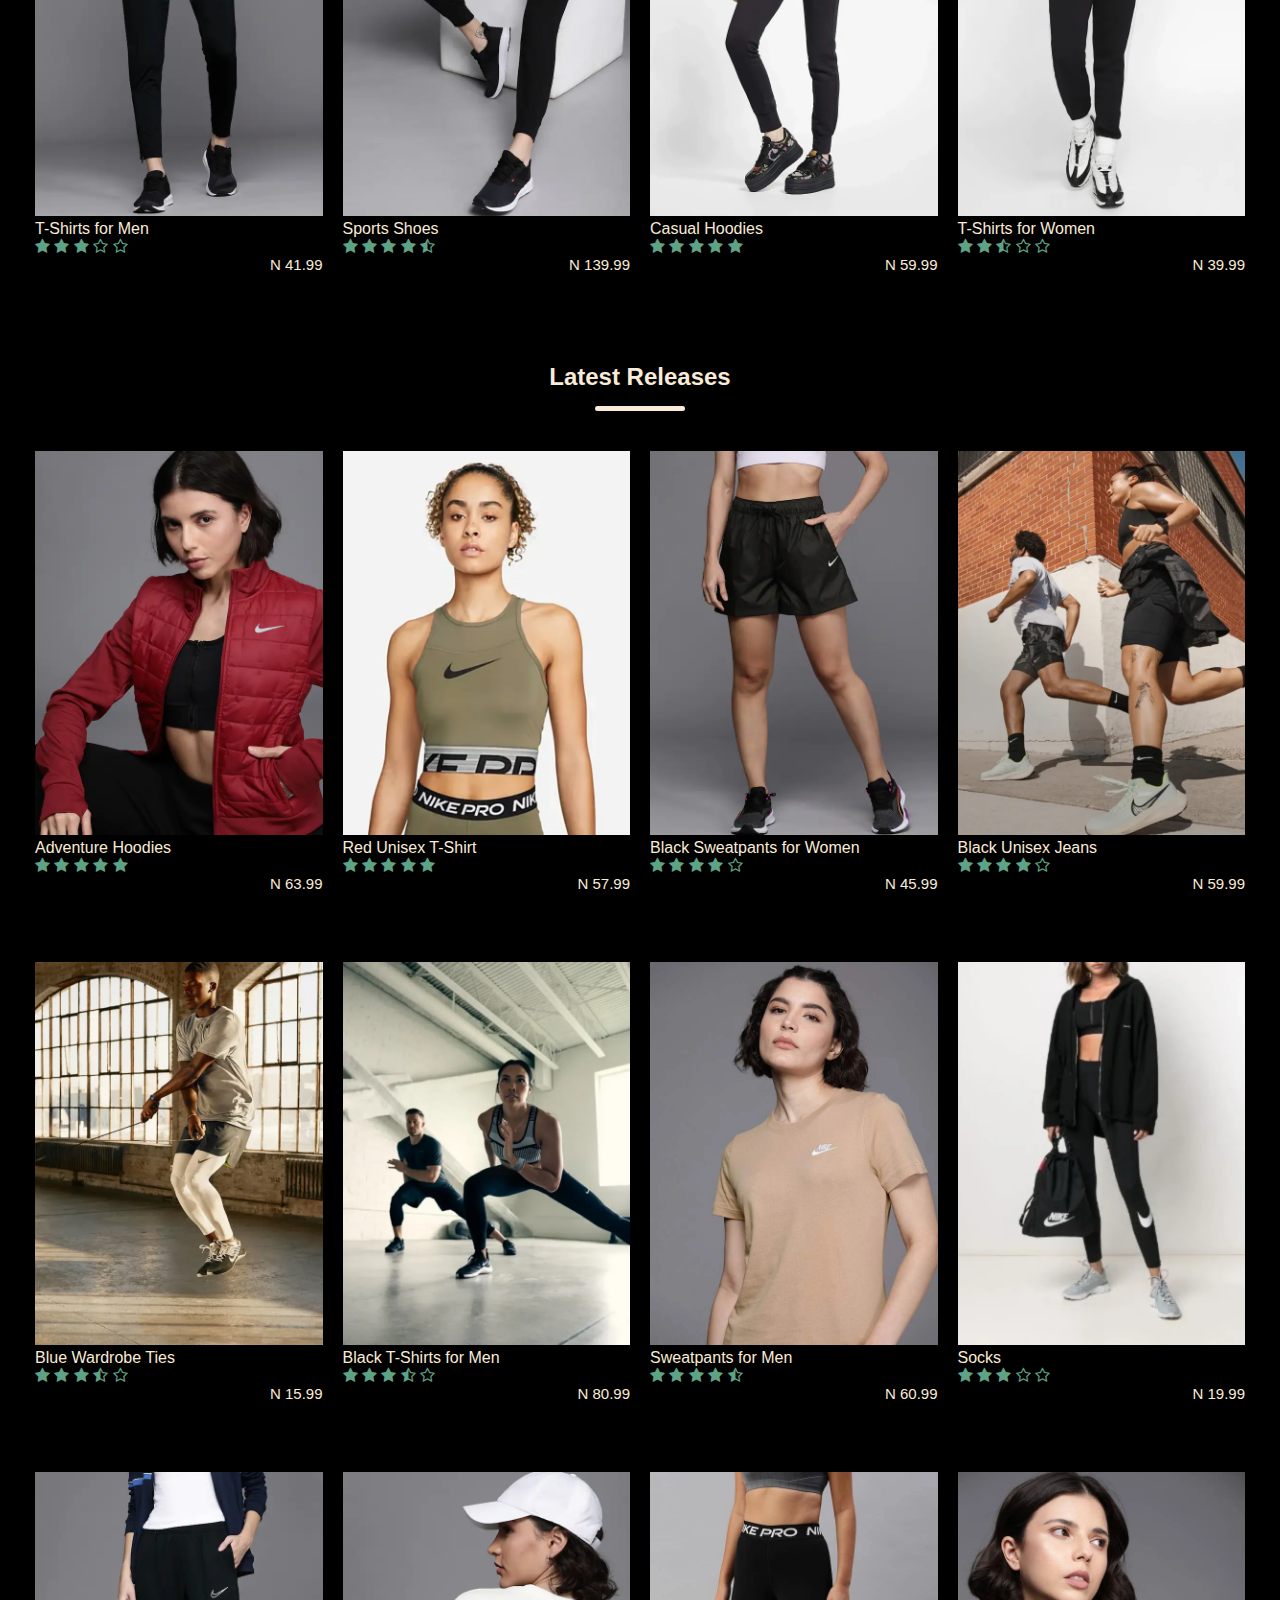
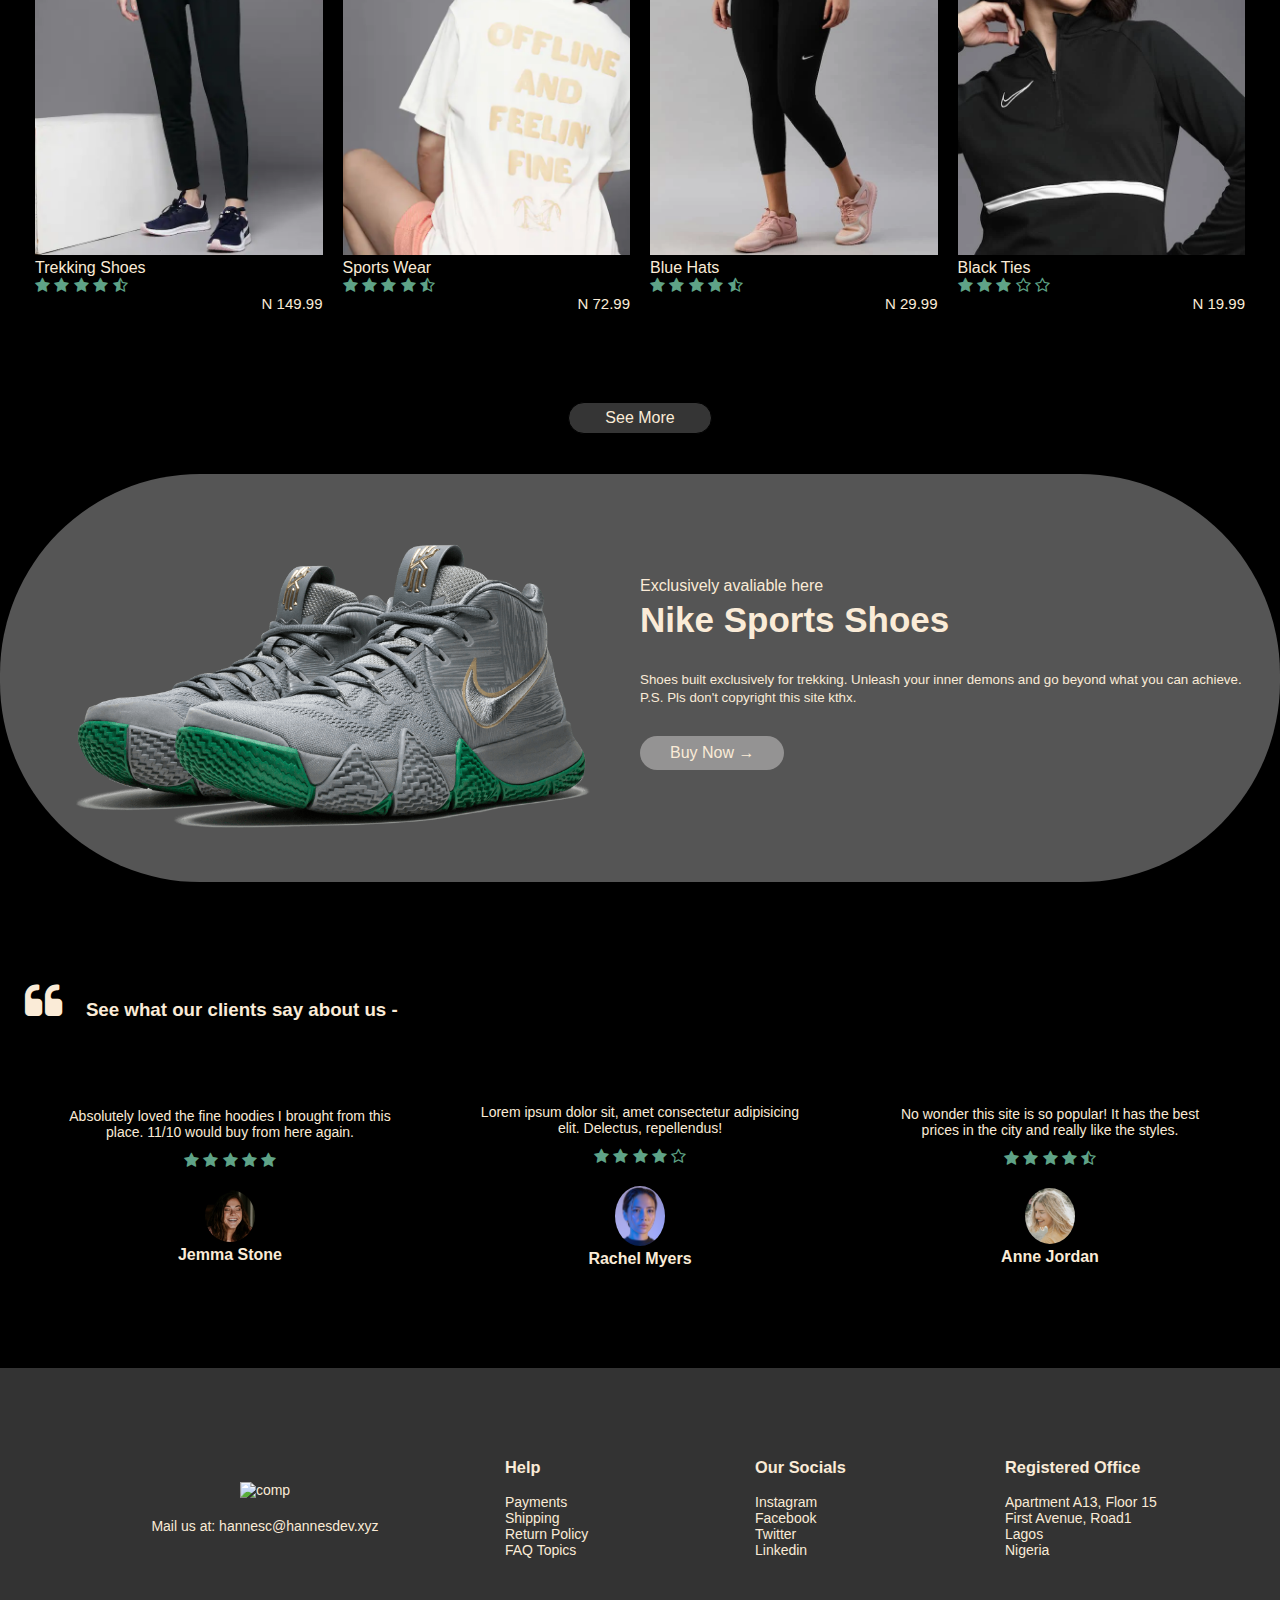
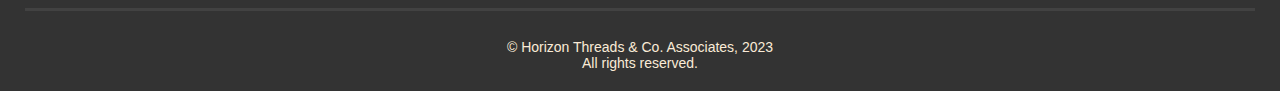
==== commit 31eafa5f: "added maquee" ====
--- a/index.html
+++ b/index.html
@@ -3,25 +3,28 @@
     <head>
         <meta charset="UTF-8">
         <meta name="viewport" content="width=device-width, initial-scale=1.0">
-        <title>Hannes & Co.</title>
-        <!-- <link rel="stylesheet" href="./src/css/main.css"> -->
+        <title>Welcome to Horizon Threads</title>
+        <link rel="stylesheet" href="./src/css/main.css">
         <link rel="stylesheet" href="https://stackpath.bootstrapcdn.com/font-awesome/4.7.0/css/font-awesome.min.css">
-		<link rel="icon" type="image/svg+xml" href="./images/header/favicon.svg">
+		<link rel="icon" type="image/svg+xml" href="./images/header/FAVICON2.png">
+
     </head>
+        
     <body>
         <img src="./images/header/headerprod.jpg" style="display: none;">
         <div class="header">
             <div class="container">
                 <div class="navbar">
                     <div class="logo">
-                        <a href="./index.html"><img src="./images/header/complogo.png" alt="comp" width="225px"></a>
+                        <a href="./index.html"><img src="./images/header/horizonthreadslogo.png" alt="comp" width="20px" height="70px" class="mt-3 mb-3  img-fluid"></a>
                     </div>
                     <nav>
-                        <ul class="nav-menu">
+                        <ul class="nav-menu ">
                             <li class="nav-item"><a href="index.html">Home</a></li>
                             <li class="nav-item"><a href="products.html">Products</a></li>
                             <li class="nav-item"><a href="#footer">Contact Us</a></li>
                             <li class="nav-item"><a href="account.html">Account</a></li>
+                            <li class="nav-item"><a href="board.html">Board</a></li>
                         </ul>
                     </nav>
                     <a href="./cart.html"><img class="cart" src="./images/header/cart.svg"></a>
@@ -29,9 +32,20 @@
                 </div>
             </div>
         </div>
+
+<!--Marquese-->
+                  <div class="marquee-container">
+        <div class="marquee">
+        Coming up on Horizon Threads. Stay tuned.
+        </div>
+    </div>
+    <!--End of Marquese-->
+
+
+
         <div class="headerimg">
             <h1>If you have everything under control, you're not moving fast enough!</h1>
-            <h3>Experience trekking like you have never before. Try our new sports shoes starting at just $139*</h3>
+            <h3>Experience trekking like you have never before. Try our new sports shoes starting at just N 139*</h3>
             <a href="./product_details.html" class="btn">Explore Now &#8594;</a>
         </div>
         <div class="offer">
@@ -66,7 +80,7 @@
                         <i class="fa fa-star-o"></i>
                         <i class="fa fa-star-o"></i>
                     </div>
-                    <p>$41.99</p>
+                    <p>N 41.99</p>
                 </div>
                 <div class="childprods">
                     <a href="./product_details.html"><img src="./images/products/product-2.webp"></a>
@@ -78,7 +92,7 @@
                         <i class="fa fa-star"></i>
                         <i class="fa fa-star-half-o"></i>
                     </div>
-                    <p>$139.99</p>
+                    <p>N 139.99</p>
                 </div>
                 <div class="childprods">
                     <a href="./product_details.html"><img src="./images/products/product-3.webp"></a>
@@ -90,7 +104,7 @@
                         <i class="fa fa-star"></i>
                         <i class="fa fa-star"></i>
                     </div>
-                    <p>$59.99</p>
+                    <p>N 59.99</p>
                 </div>
                 <div class="childprods">
                     <a href="./product_details.html"><img src="./images/products/product-4.webp"></a>
@@ -102,7 +116,7 @@
                         <i class="fa fa-star-o"></i>
                         <i class="fa fa-star-o"></i>
                     </div>
-                    <p>$39.99</p>
+                    <p>N 39.99</p>
                 </div>
             </div>
             <h2>Latest Releases</h2>
@@ -118,7 +132,7 @@
                         <i class="fa fa-star"></i>
                         <i class="fa fa-star"></i>
                     </div>
-                    <p>$63.99</p>
+                    <p>N 63.99</p>
                 </div>
                 <div class="childprods">
                     <a href="./product_details.html"><img src="./images/products/product-6.webp"></a>
@@ -130,7 +144,7 @@
                         <i class="fa fa-star"></i>
                         <i class="fa fa-star"></i>
                     </div>
-                    <p>$57.99</p>
+                    <p>N 57.99</p>
                 </div>
                 <div class="childprods">
                     <a href="./product_details.html"><img src="./images/products/product-7.webp"></a>
@@ -142,7 +156,7 @@
                         <i class="fa fa-star"></i>
                         <i class="fa fa-star-o"></i>
                     </div>
-                    <p>$45.99</p>
+                    <p>N 45.99</p>
                 </div>
                 <div class="childprods">
                     <a href="./product_details.html"><img src="./images/products/product-8.webp"></a>
@@ -154,7 +168,7 @@
                         <i class="fa fa-star"></i>
                         <i class="fa fa-star-o"></i>
                     </div>
-                    <p>$59.99</p>
+                    <p>N 59.99</p>
                 </div>
                 <div class="childprods">
                     <a href="./product_details.html"><img src="./images/products/product-9.webp"></a>
@@ -166,7 +180,7 @@
                         <i class="fa fa-star-half-o"></i>
                         <i class="fa fa-star-o"></i>
                     </div>
-                    <p>$15.99</p>
+                    <p>N 15.99</p>
                 </div>
                 <div class="childprods">
                     <a href="./product_details.html"><img src="./images/products/product-10.webp"></a>
@@ -178,7 +192,7 @@
                         <i class="fa fa-star-half-o"></i>
                         <i class="fa fa-star-o"></i>
                     </div>
-                    <p>$80.99</p>
+                    <p>N 80.99</p>
                 </div>
                 <div class="childprods">
                     <a href="./product_details.html"><img src="./images/products/product-11.webp"></a>
@@ -190,7 +204,7 @@
                         <i class="fa fa-star"></i>
                         <i class="fa fa-star-half-o"></i>
                     </div>
-                    <p>$60.99</p>
+                    <p>N 60.99</p>
                 </div>
                 <div class="childprods">
                     <a href="./product_details.html"><img src="./images/products/product-12.webp"></a>
@@ -202,7 +216,7 @@
                         <i class="fa fa-star-o"></i>
                         <i class="fa fa-star-o"></i>
                     </div>
-                    <p>$19.99</p>
+                    <p>N 19.99</p>
                 </div>
                 <div class="childprods">
                     <a href="./product_details.html"><img src="./images/products/product-13.webp"></a>
@@ -214,7 +228,7 @@
                         <i class="fa fa-star"></i>
                         <i class="fa fa-star-half-o"></i>
                     </div>
-                    <p>$149.99</p>
+                    <p>N 149.99</p>
                 </div>
                 <div class="childprods">
                     <a href="./product_details.html"><img src="./images/products/product-14.webp"></a>
@@ -226,7 +240,7 @@
                         <i class="fa fa-star"></i>
                         <i class="fa fa-star-half-o"></i>
                     </div>
-                    <p>$72.99</p>
+                    <p>N 72.99</p>
                 </div>
                 <div class="childprods">
                     <a href="./product_details.html"><img src="./images/products/product-15.webp"></a>
@@ -238,7 +252,7 @@
                         <i class="fa fa-star"></i>
                         <i class="fa fa-star-half-o"></i>
                     </div>
-                    <p>$29.99</p>
+                    <p>N 29.99</p>
                 </div>
                 <div class="childprods">
                     <a href="./product_details.html"><img src="./images/products/product-16.webp"></a>
@@ -250,7 +264,7 @@
                         <i class="fa fa-star-o"></i>
                         <i class="fa fa-star-o"></i>
                     </div>
-                    <p>$19.99</p>
+                    <p>N 19.99</p>
                 </div>
             </div>
         </div>
@@ -292,7 +306,7 @@
                         <h3>Jemma Stone</h3>
                     </div>
                     <div class="testchild">
-                        <p>Jesus Christ who put up this ugly website. Recommend firing that guy. Jk good site pls no remove comment.</p>
+                        <p>Lorem ipsum dolor sit, amet consectetur adipisicing elit. Delectus, repellendus!</p>
                         <div class="rating">
                             <i class="fa fa-star"></i>
                             <i class="fa fa-star"></i>
@@ -322,7 +336,9 @@
             <div class="container">
                 <div class="child">
                     <div class="footerChild1">
-                        <img src="images/header/complogo.png">
+                        <a href="./index.html">
+                            <img src="./images/header/horizonthreadslogo.png" alt="comp" width="20px" height="70px" class="p-10 m-10 img-fluid">
+                        </a>
                         <h4>Mail us at: <a href="mailto:hannes@hannesdev.xyz">hannesc@hannesdev.xyz</a></h4>
                     </div>
                     <div class="footerChild2">
@@ -346,16 +362,16 @@
                     <div class="footerChild2">
                         <h3>Registered Office</h3>
                         <ul>
-                            <li>Apartment A13, Floor 15,</li>
-                            <li>Sunnyvale Park,</li>
-                            <li>Ilinois, CA.</li>
-                            <li>-</li>
+                            <li>Apartment A13, Floor 15</li>
+                            <li>First Avenue, Road1</li>
+                            <li>Lagos</li>
+                            <li>Nigeria</li>
                         </ul>
                     </div>
                 </div>
                 <div class="belowfooter">
-                    &copy; Hannes & Co. Associates, 2023 <br>
-                    Aditya Chakravorty, All rights reserved.
+                    &copy; Horizon Threads & Co. Associates, 2023 <br>
+                    All rights reserved.
                 </div>
             </div>
         </div>
--- a/src/css/main.css
+++ b/src/css/main.css
@@ -462,3 +462,132 @@
     }
 }
 
+
+/* .img1 {
+  border-radius: 50%;
+  width: 200px;
+  height: 200px;
+  display: block;
+
+  
+}
+.board{
+    color: #fff;
+    text-align: center;
+    font-size: 50px;
+    font-weight: 700;
+    padding-top: 100px;
+}
+.whole{
+    display: flex;
+    justify-content: center;
+    align-items: center;
+    flex-wrap: wrap;
+    margin-top: 100px;
+      margin-bottom: 5px;
+    padding: 20px;
+}
+.whole, h5{
+    color: #fff;
+    padding: 5px;
+     margin-bottom: 5px;
+} */
+/* General styles for the board section */
+.board {
+  text-align: center;
+  margin-bottom: 20px;
+  margin-top: 10px;
+}
+
+/* Container for the board members */
+.whole {
+  display: flex;
+  flex-wrap: wrap;
+  justify-content: center;
+  gap: 20px;
+}
+
+/* Link styles */
+.whole a {
+  text-decoration: none;
+  color: inherit;
+  display: flex;
+  flex-direction: column;
+  align-items: center;
+  max-width: 150px;
+  text-align: center;
+}
+
+/* Image styles for circular and responsive images */
+.img1 {
+  width: 100px;
+  height: 100px;
+  border-radius: 50%;
+  object-fit: cover;
+  margin-bottom: 10px;
+  transition: transform 0.3s;
+}
+
+.img1:hover {
+  transform: scale(1.1);
+}
+
+/* Title styles */
+.whole h5 {
+  font-size: 14px;
+  margin: 0;
+  margin-bottom: 15px;
+  padding: 0 10px;
+}
+
+/* Responsive adjustments */
+@media (max-width: 600px) {
+  .img1 {
+    width: 80px;
+    height: 80px;
+  }
+
+  .whole h5 {
+    font-size: 12px;
+  }
+}
+
+@media (max-width: 400px) {
+  .img1 {
+    width: 60px;
+    height: 60px;
+  }
+
+  .whole h5 {
+    font-size: 10px;
+  }
+}
+
+
+/* marquese */
+.marquee-container {
+    width: 100%;
+    overflow: hidden;
+    background-color: black;
+    border: 1px solid #ccc;
+    padding: 10px 0;
+    margin: auto;
+    color: white;
+}
+
+.marquee {
+    display: inline-block;
+    white-space: nowrap;
+    animation: marquee 25s linear infinite;
+}
+
+@keyframes marquee {
+    0% {
+        transform: translateX(-100%);
+    }
+    100% {
+        transform: translateX(100%);
+    }
+}
+/* 
+end of marquese */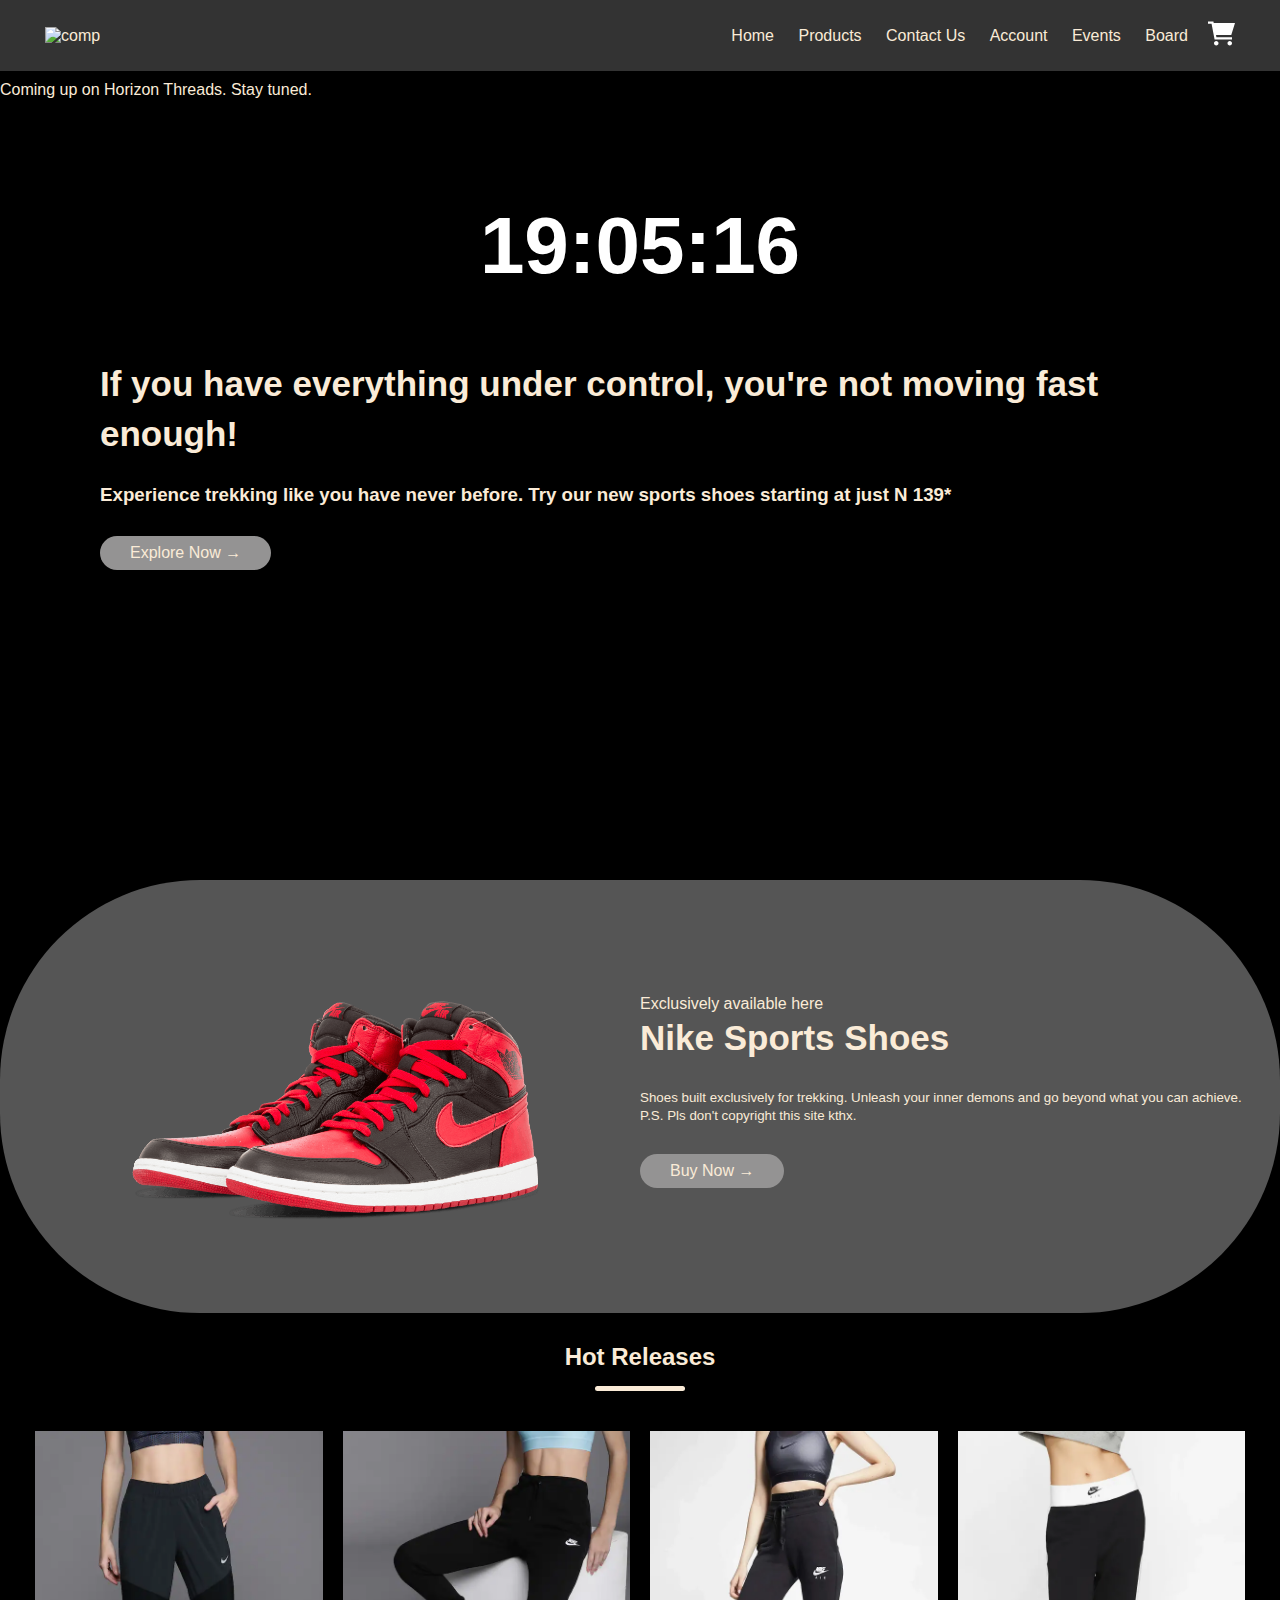
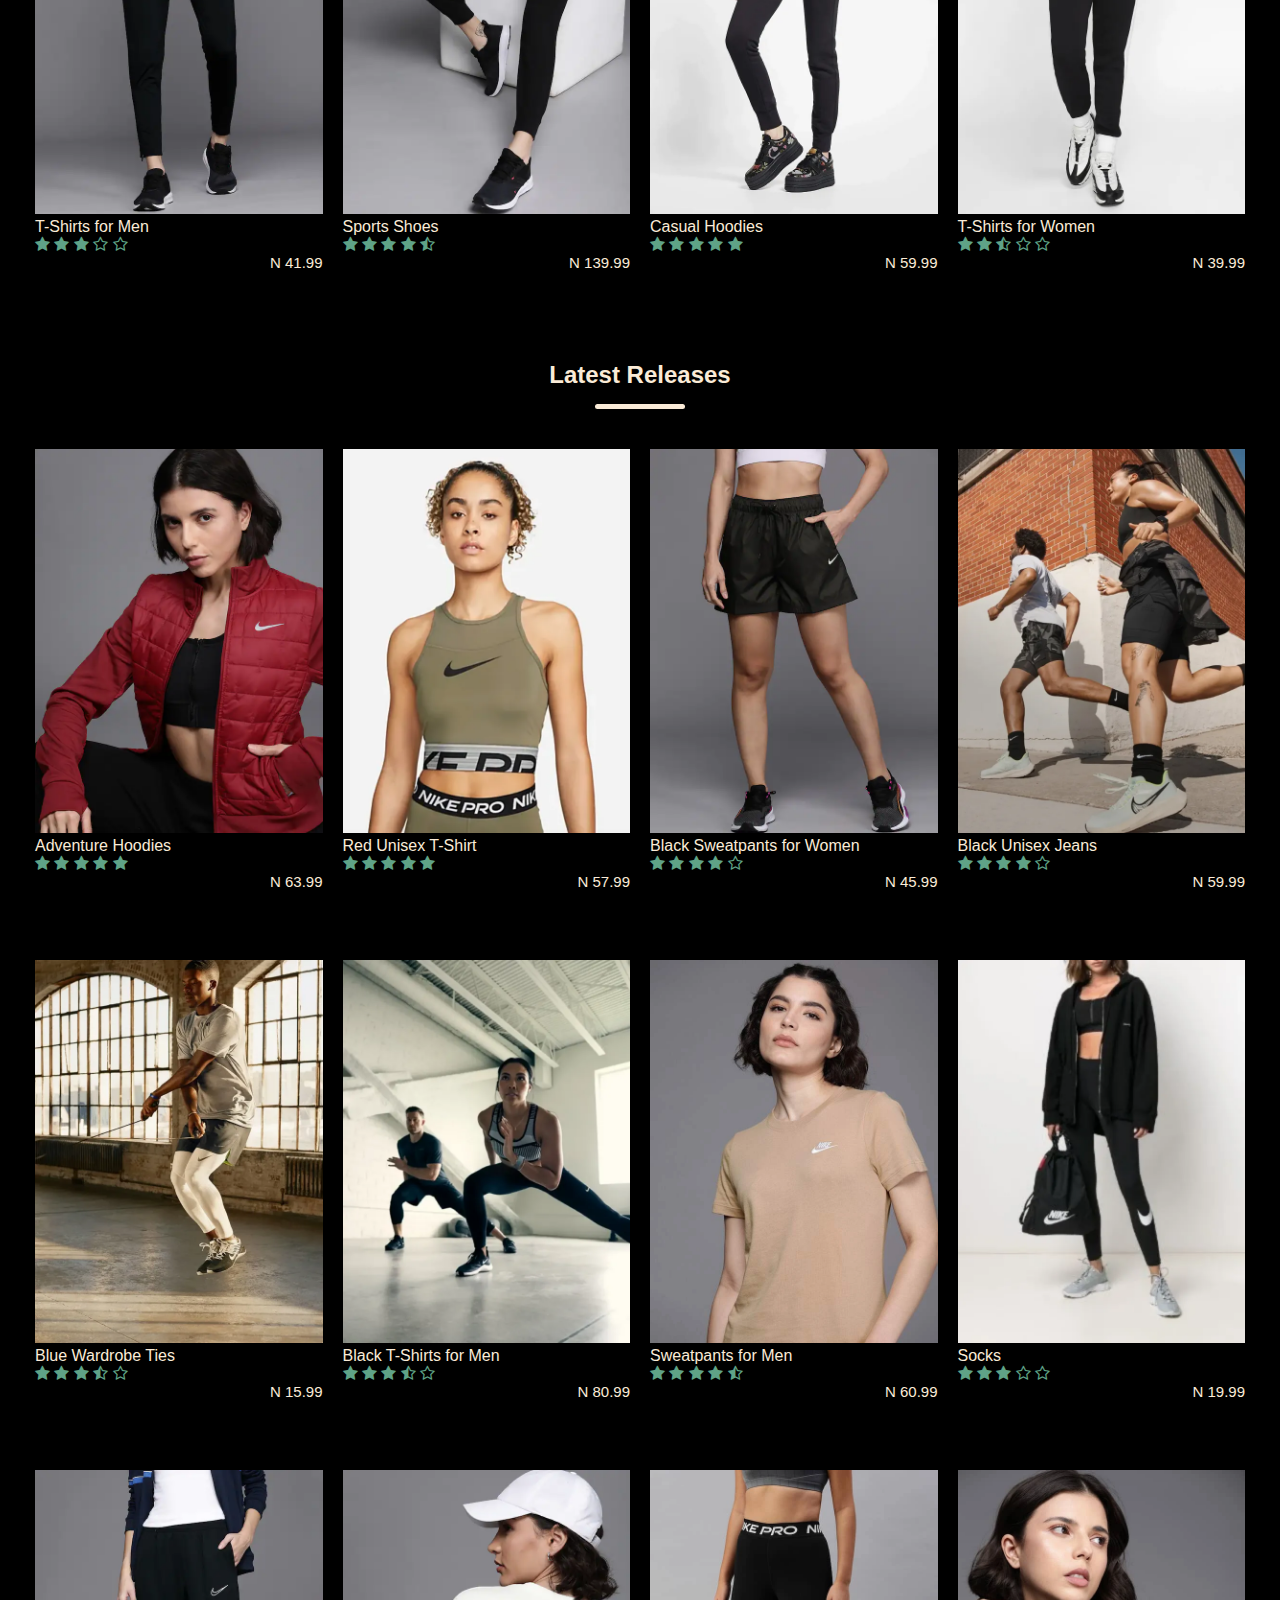
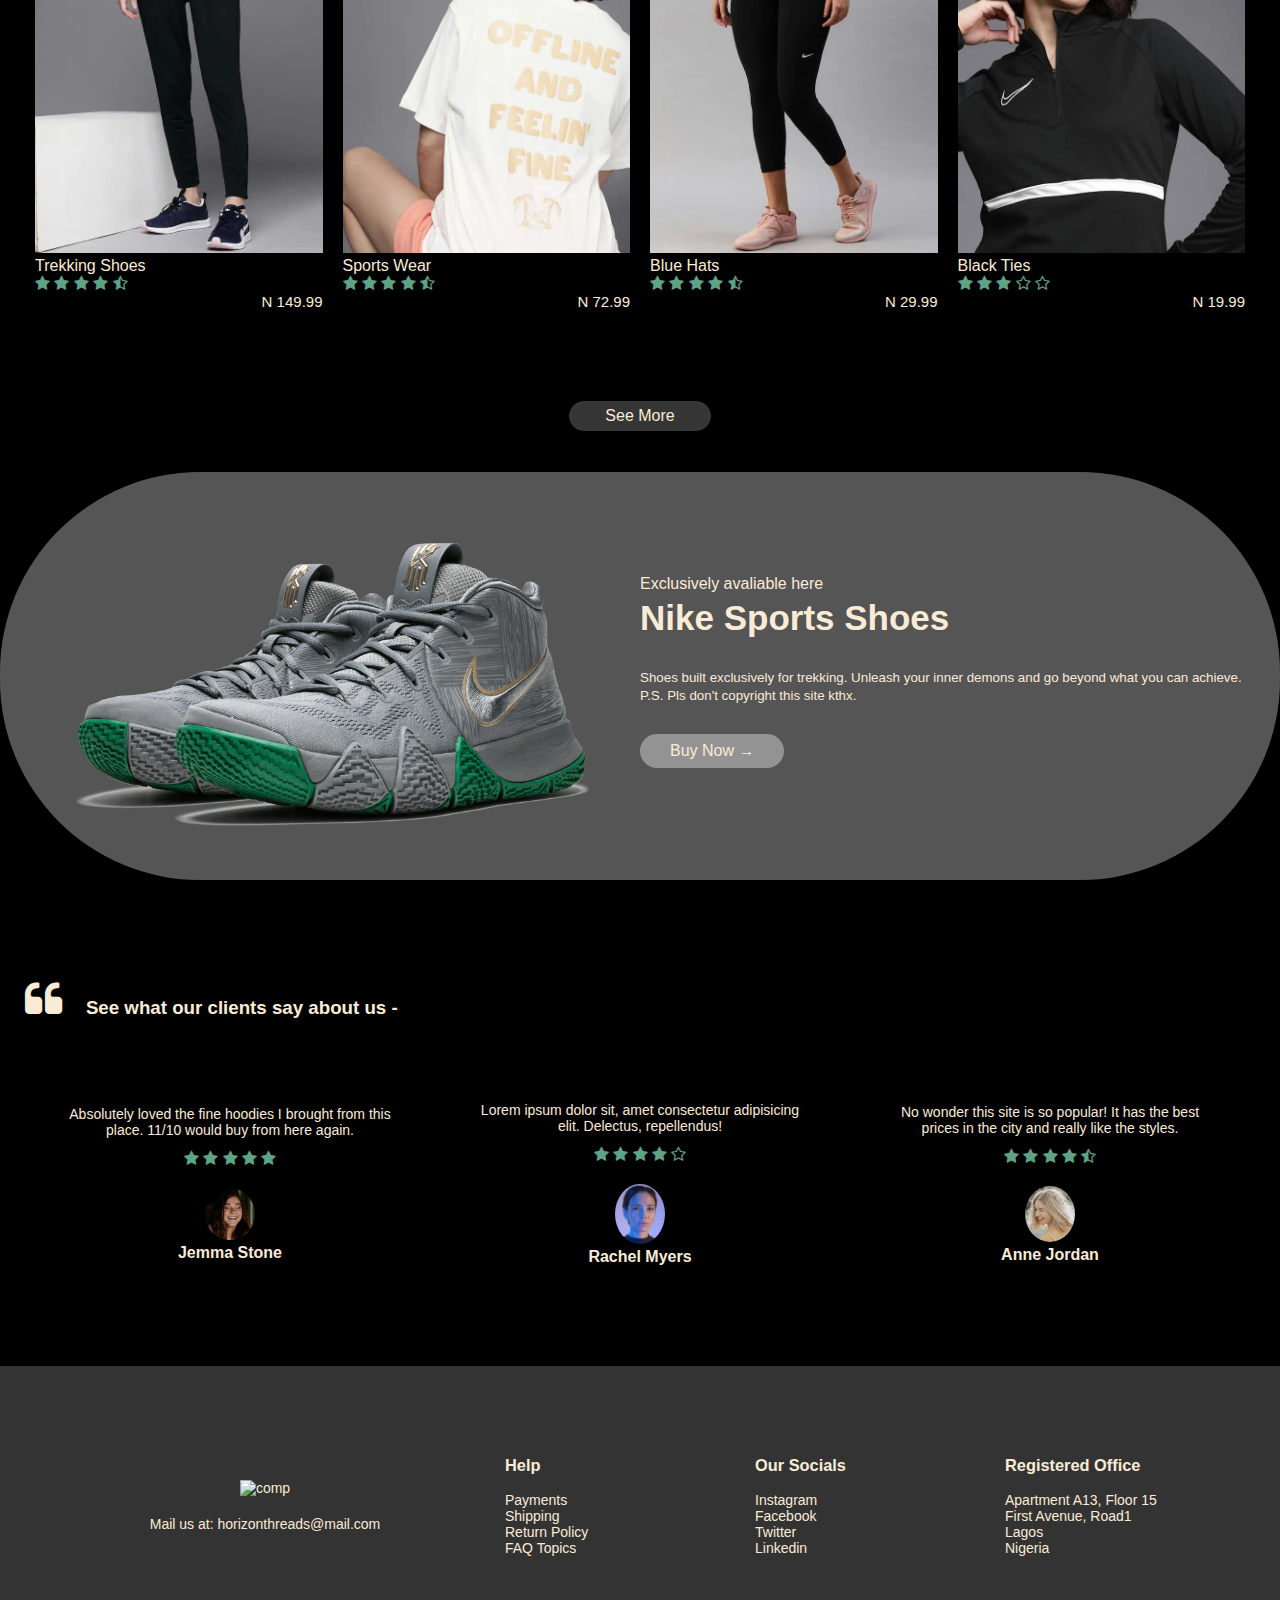
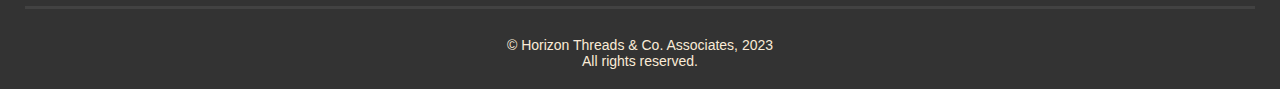
==== commit 3a59d1ad: "added digi clock" ====
--- a/index.html
+++ b/index.html
@@ -24,14 +24,19 @@
                             <li class="nav-item"><a href="products.html">Products</a></li>
                             <li class="nav-item"><a href="#footer">Contact Us</a></li>
                             <li class="nav-item"><a href="account.html">Account</a></li>
+                            <li class="nav-item"><a href="event.html">Events</a></li>
                             <li class="nav-item"><a href="board.html">Board</a></li>
                         </ul>
                     </nav>
+                    
+                    
                     <a href="./cart.html"><img class="cart" src="./images/header/cart.svg"></a>
                     <div class="toggle"><i class="fa fa-bars"></i></div>
                 </div>
             </div>
         </div>
+
+
 
 <!--Marquese-->
                   <div class="marquee-container">
@@ -41,7 +46,27 @@
     </div>
     <!--End of Marquese-->
 
-
+                    <!--Clock-->
+<div class="clock" id="clock"></div>
+
+<!--Clock-->
+
+<script>
+    // clock
+
+function updateClock() {
+    const clock = document.getElementById('clock');
+    const now = new Date();
+    const hours = String(now.getHours()).padStart(2, '0');
+    const minutes = String(now.getMinutes()).padStart(2, '0');
+    const seconds = String(now.getSeconds()).padStart(2, '0');
+    clock.textContent = `${hours}:${minutes}:${seconds}`;
+}
+
+setInterval(updateClock, 1000);
+updateClock(); // Initial call to display clock immediately
+// end of clock
+</script>
 
         <div class="headerimg">
             <h1>If you have everything under control, you're not moving fast enough!</h1>
@@ -66,6 +91,7 @@
                 </div>
             </div>
         </div>
+
         <div class="small-container">
             <h2>Hot Releases</h2>
             <div class="line1"></div>
@@ -339,7 +365,7 @@
                         <a href="./index.html">
                             <img src="./images/header/horizonthreadslogo.png" alt="comp" width="20px" height="70px" class="p-10 m-10 img-fluid">
                         </a>
-                        <h4>Mail us at: <a href="mailto:hannes@hannesdev.xyz">hannesc@hannesdev.xyz</a></h4>
+                        <h4>Mail us at: <a href="mailto:hannes@hannesdev.xyz">horizonthreads@mail.com</a></h4>
                     </div>
                     <div class="footerChild2">
                         <h3>Help</h3>
@@ -375,6 +401,7 @@
                 </div>
             </div>
         </div>
+        
         <script src="./src/js/script.js"></script>
     </body>
 </html>--- a/src/css/main.css
+++ b/src/css/main.css
@@ -569,7 +569,7 @@
     width: 100%;
     overflow: hidden;
     background-color: black;
-    border: 1px solid #ccc;
+    /* border: 1px solid #ccc; */
     padding: 10px 0;
     margin: auto;
     color: white;
@@ -590,4 +590,28 @@
     }
 }
 /* 
-end of marquese */+end of marquese */
+
+/* 
+events */
+.event{
+    text-align: center;
+}
+
+/* end of events */
+
+
+/* Digital Clock Styles */
+.clock {
+    color: #fff;
+    font-size: 5rem;
+    font-weight: bold;
+    text-shadow: 2px 2px 4px rgba(0, 0, 0, 0.5);
+    text-align: center;
+    margin-top: 200px; /* Adjust as needed */
+    position: fixed;
+    top: 0;
+    left: 0;
+    right: 0;
+    z-index: 1;
+}